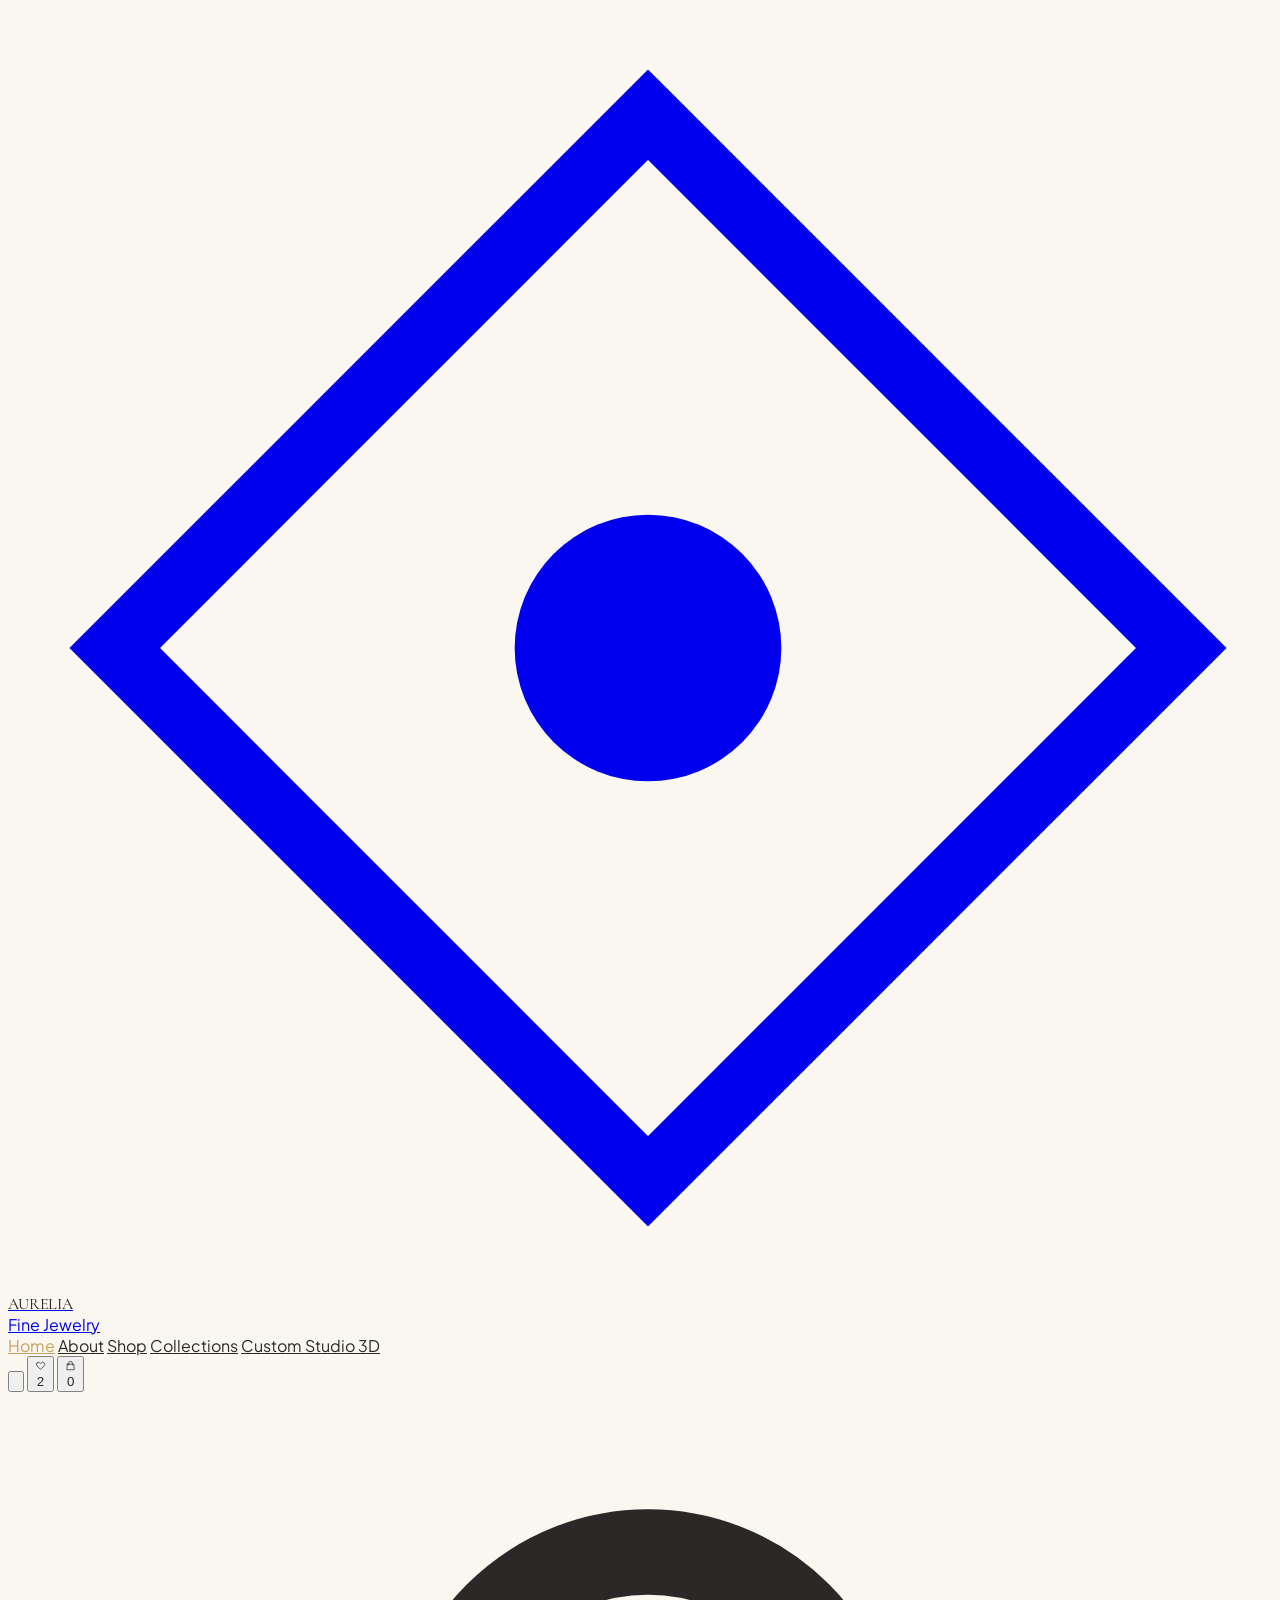
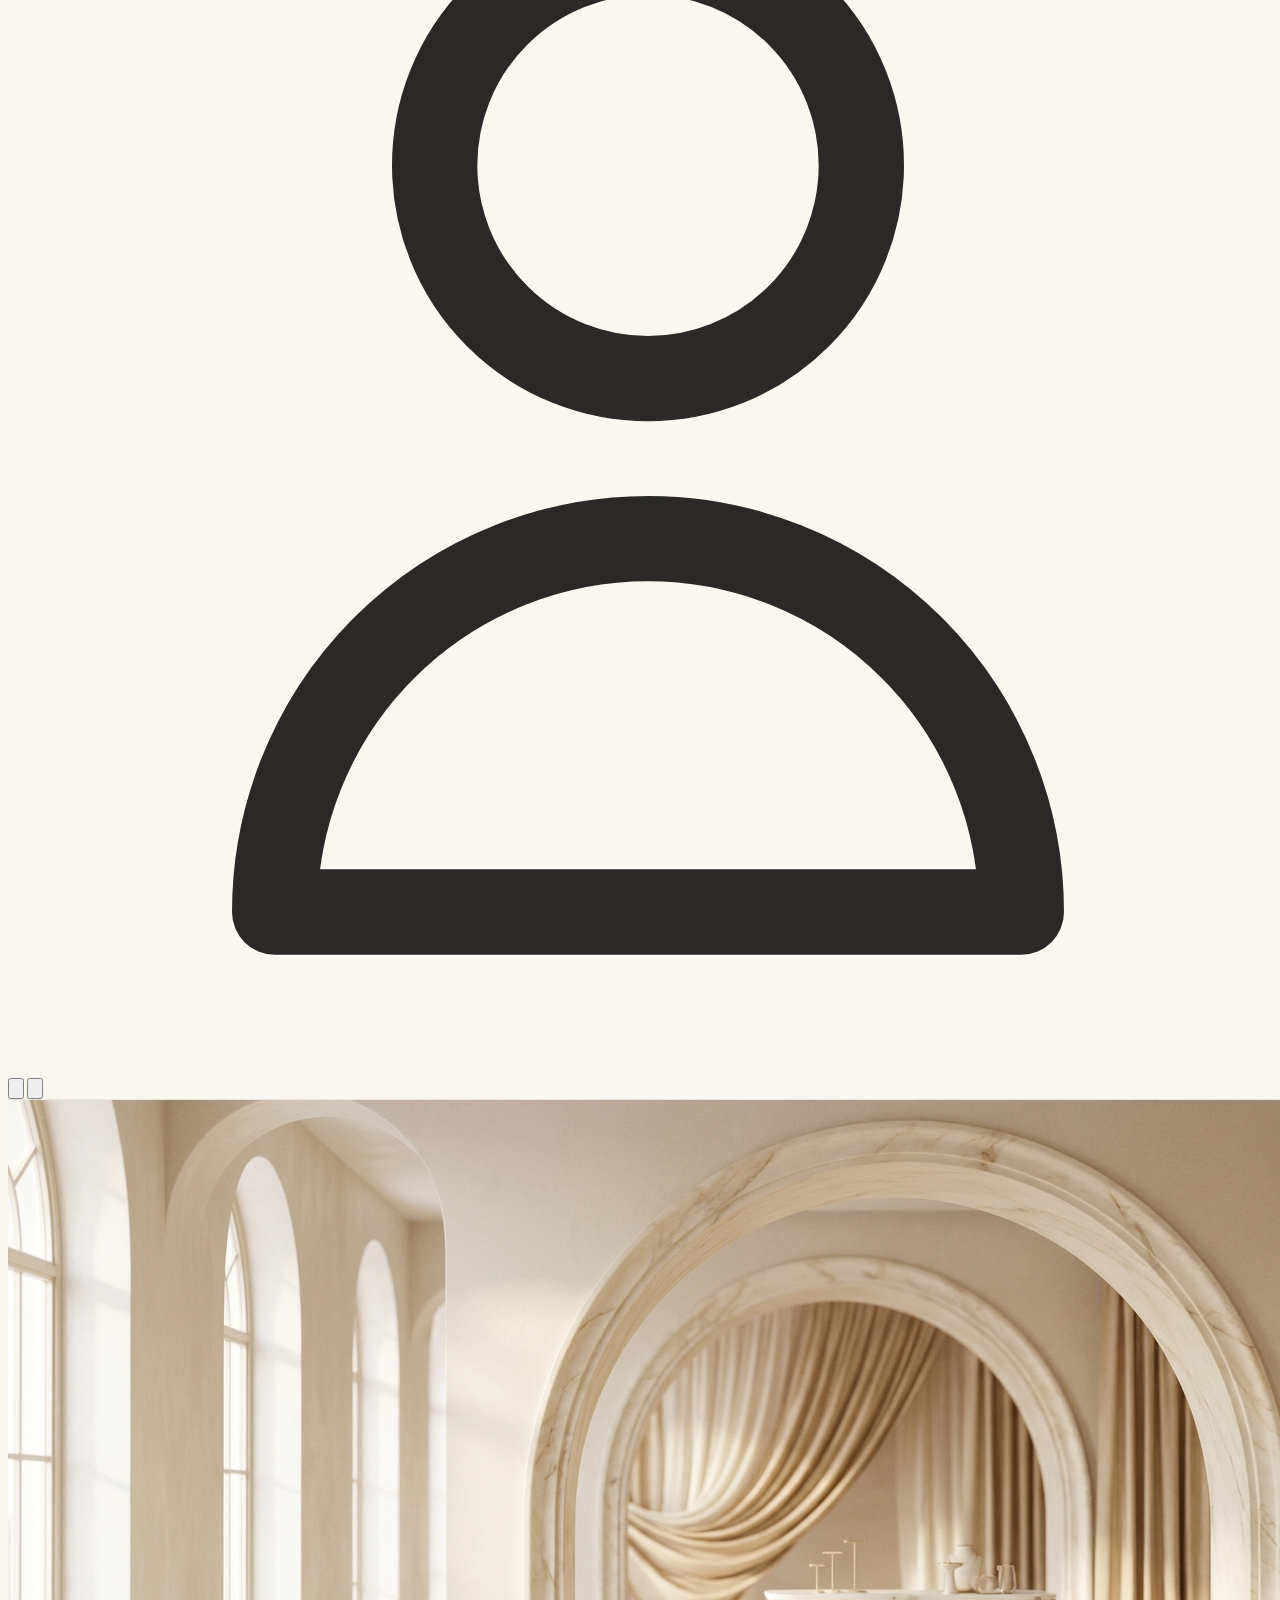
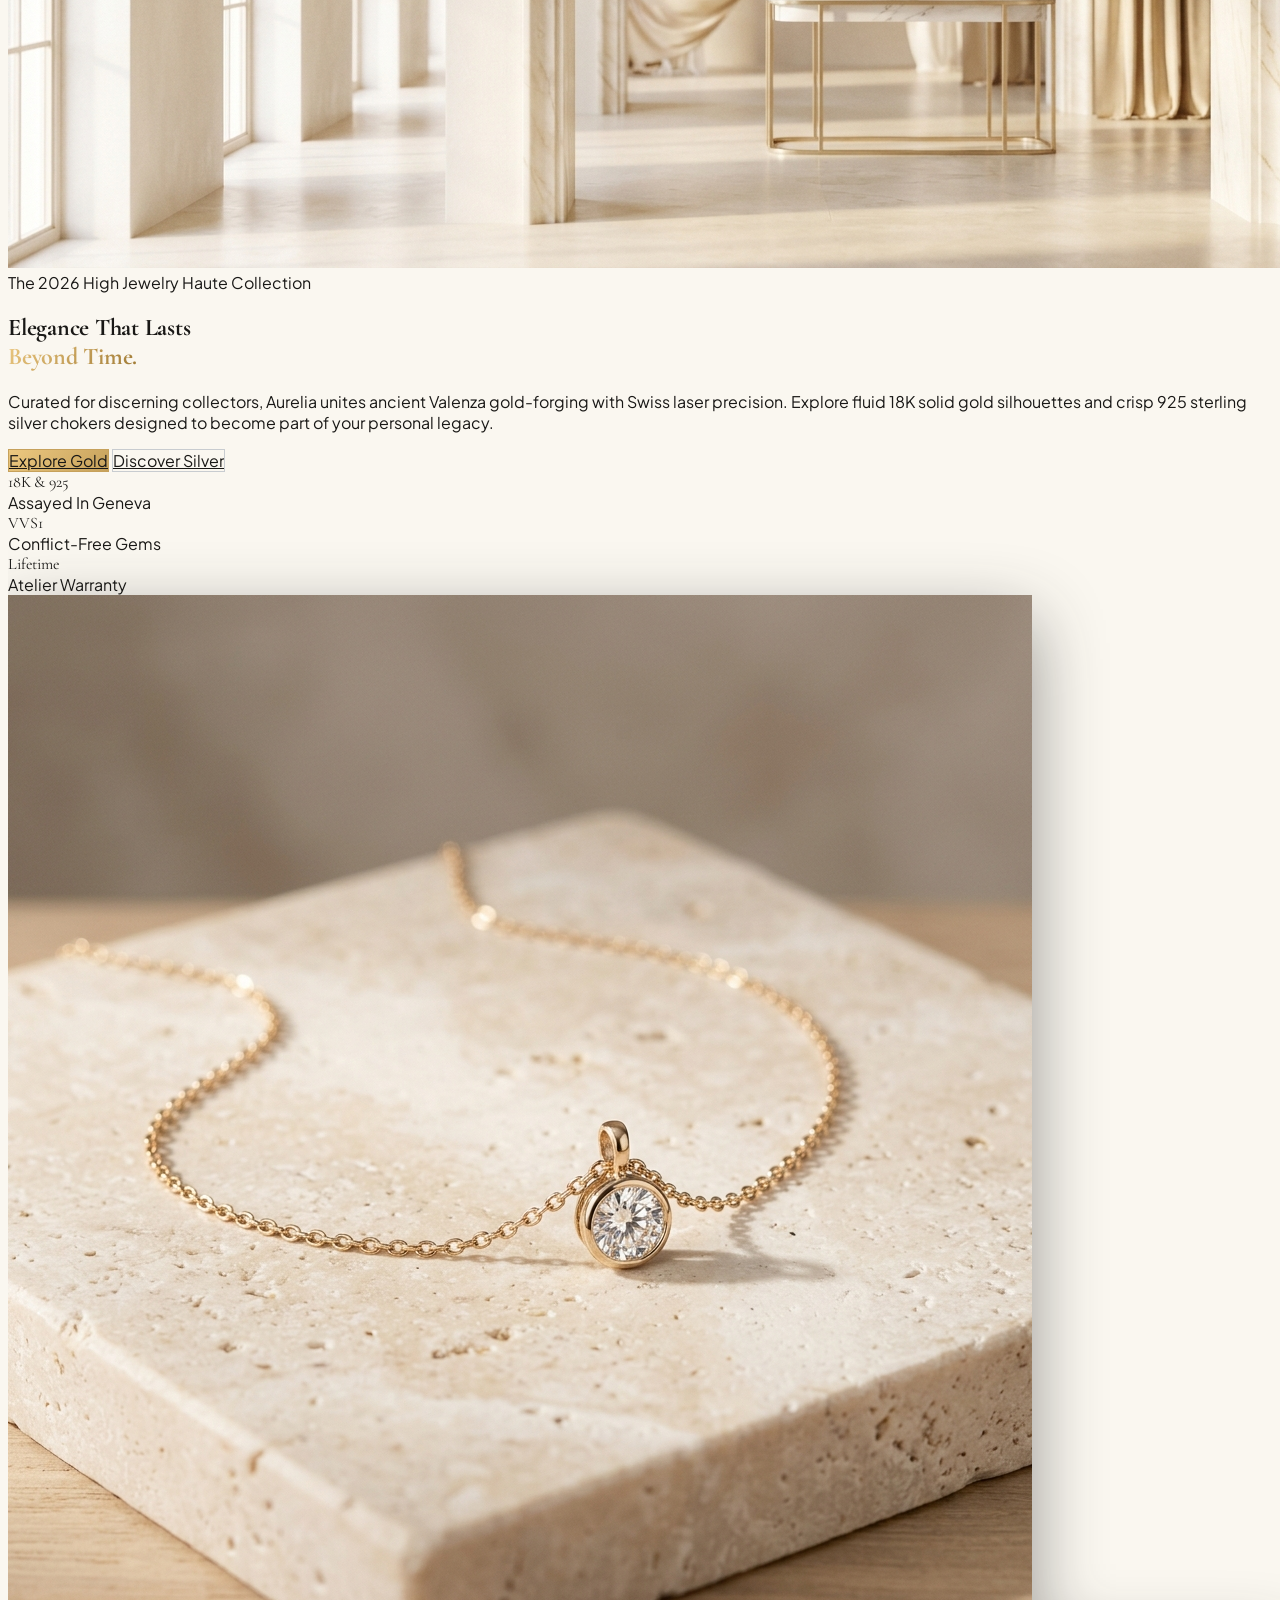
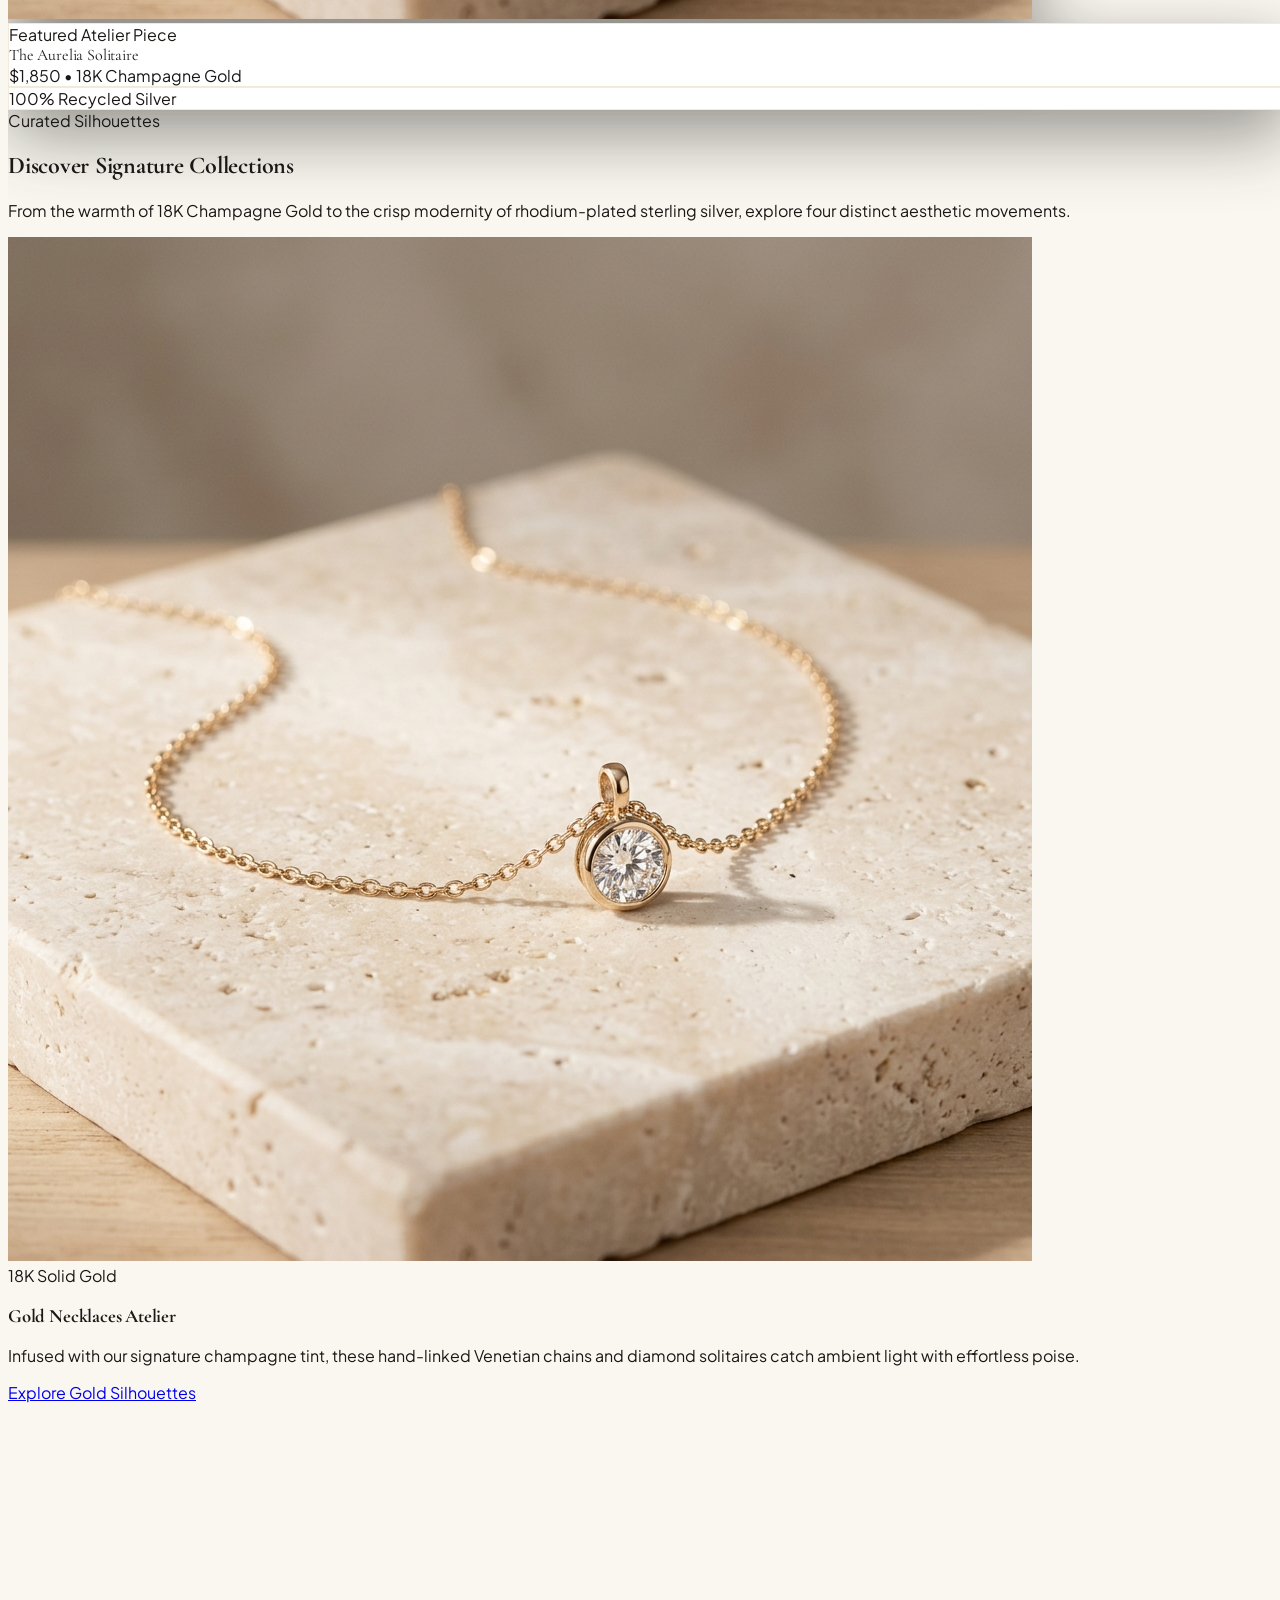
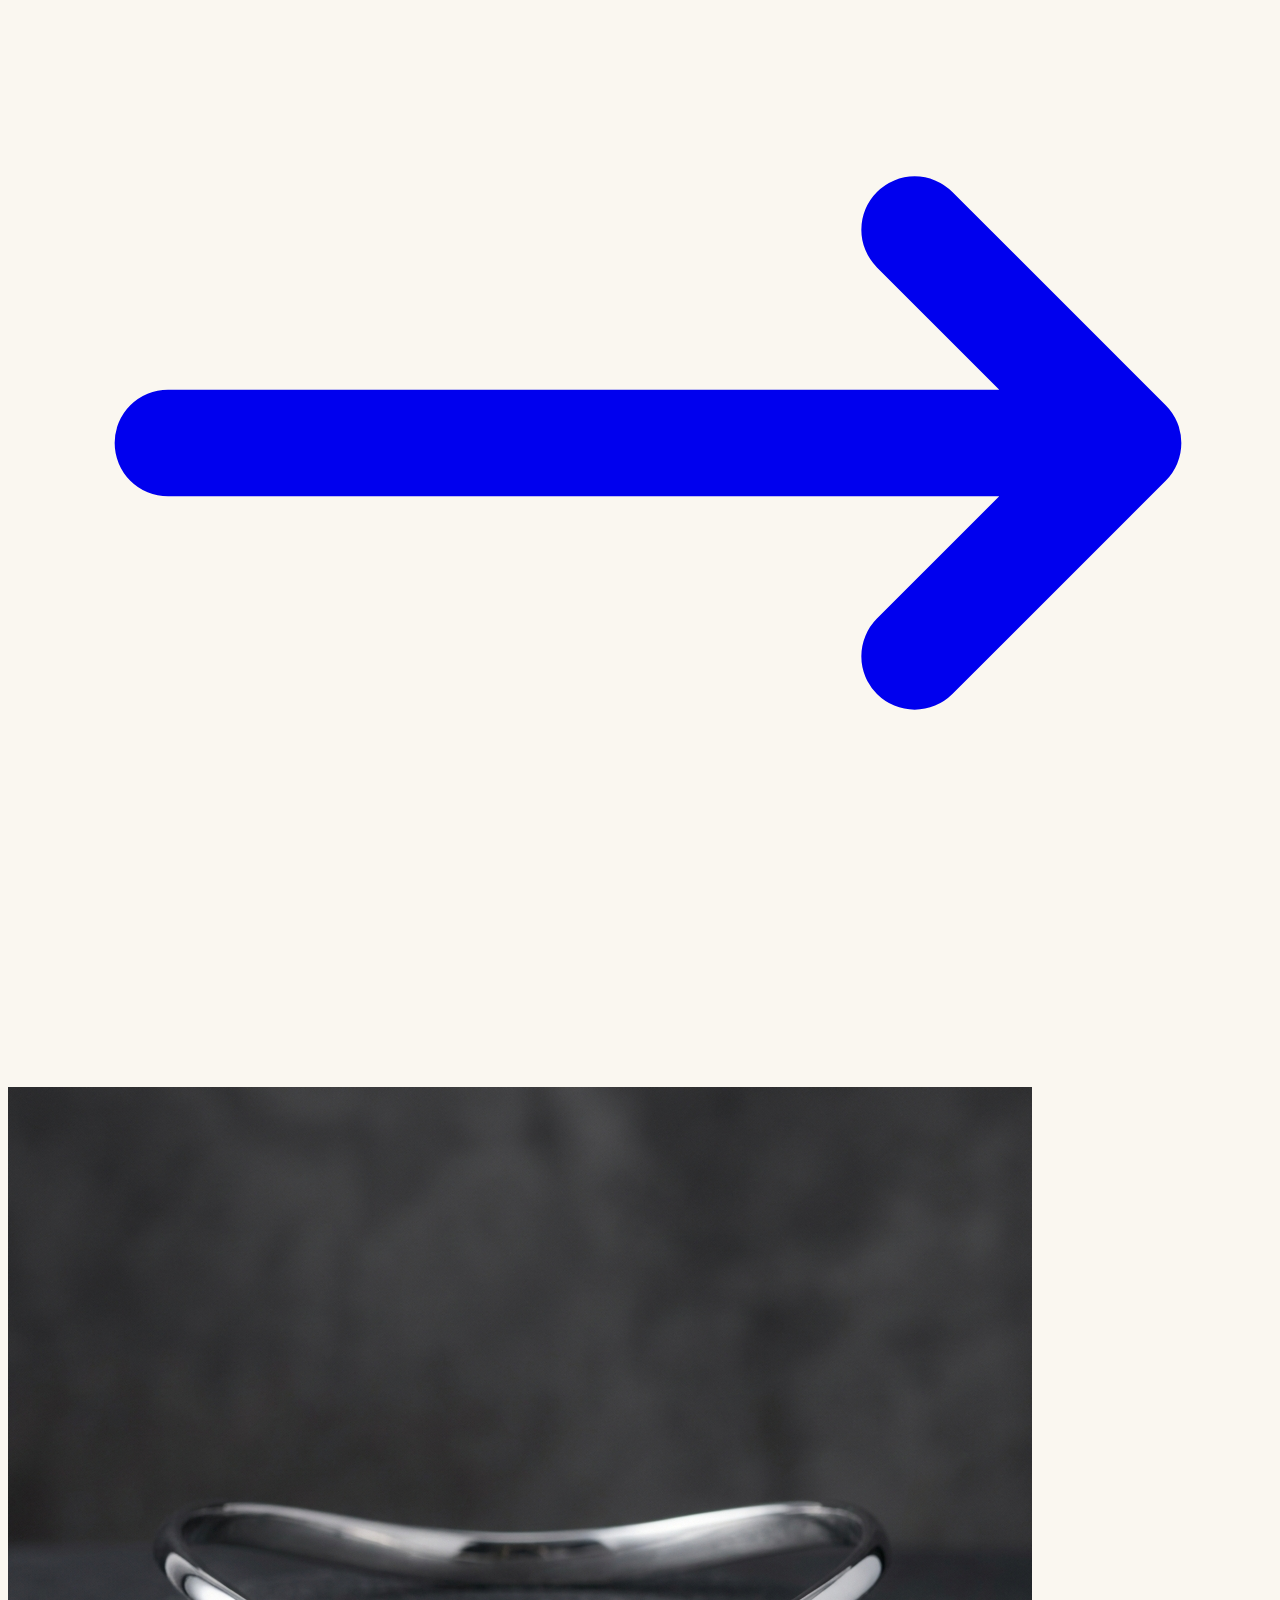
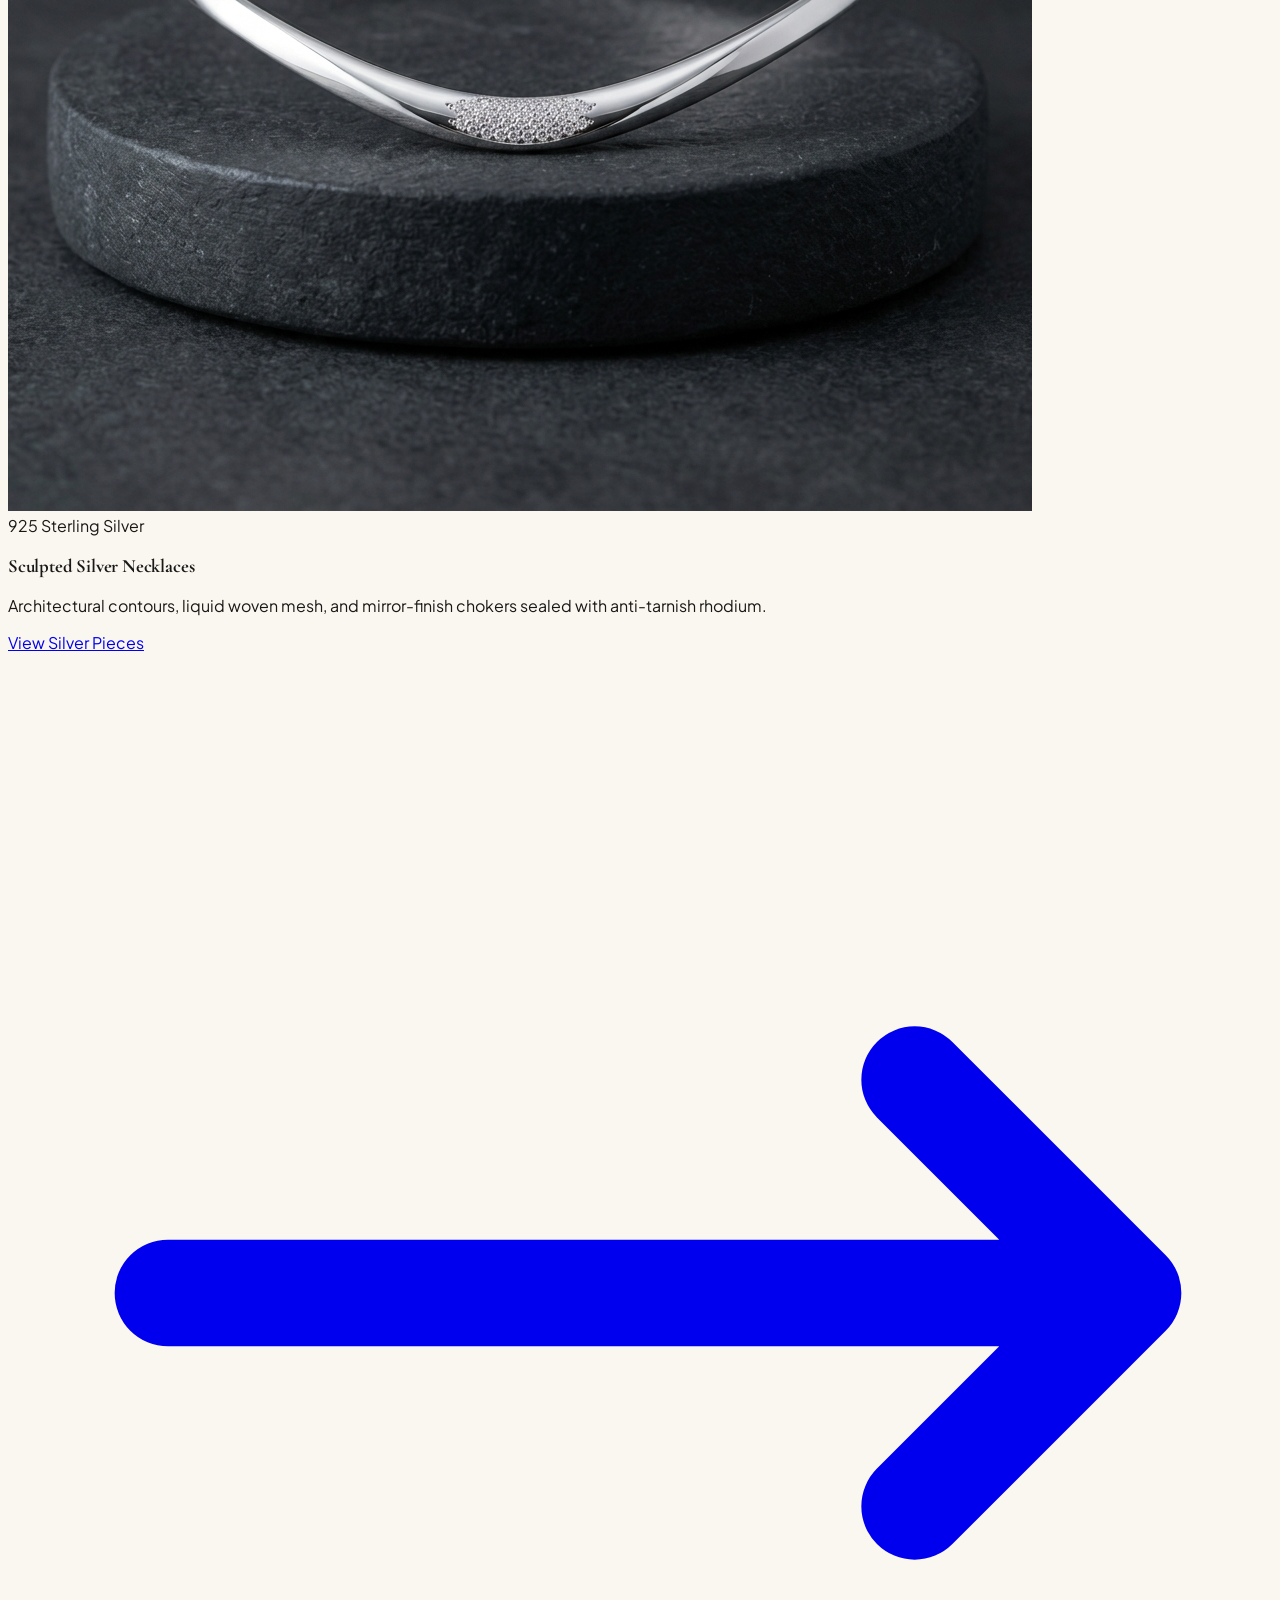
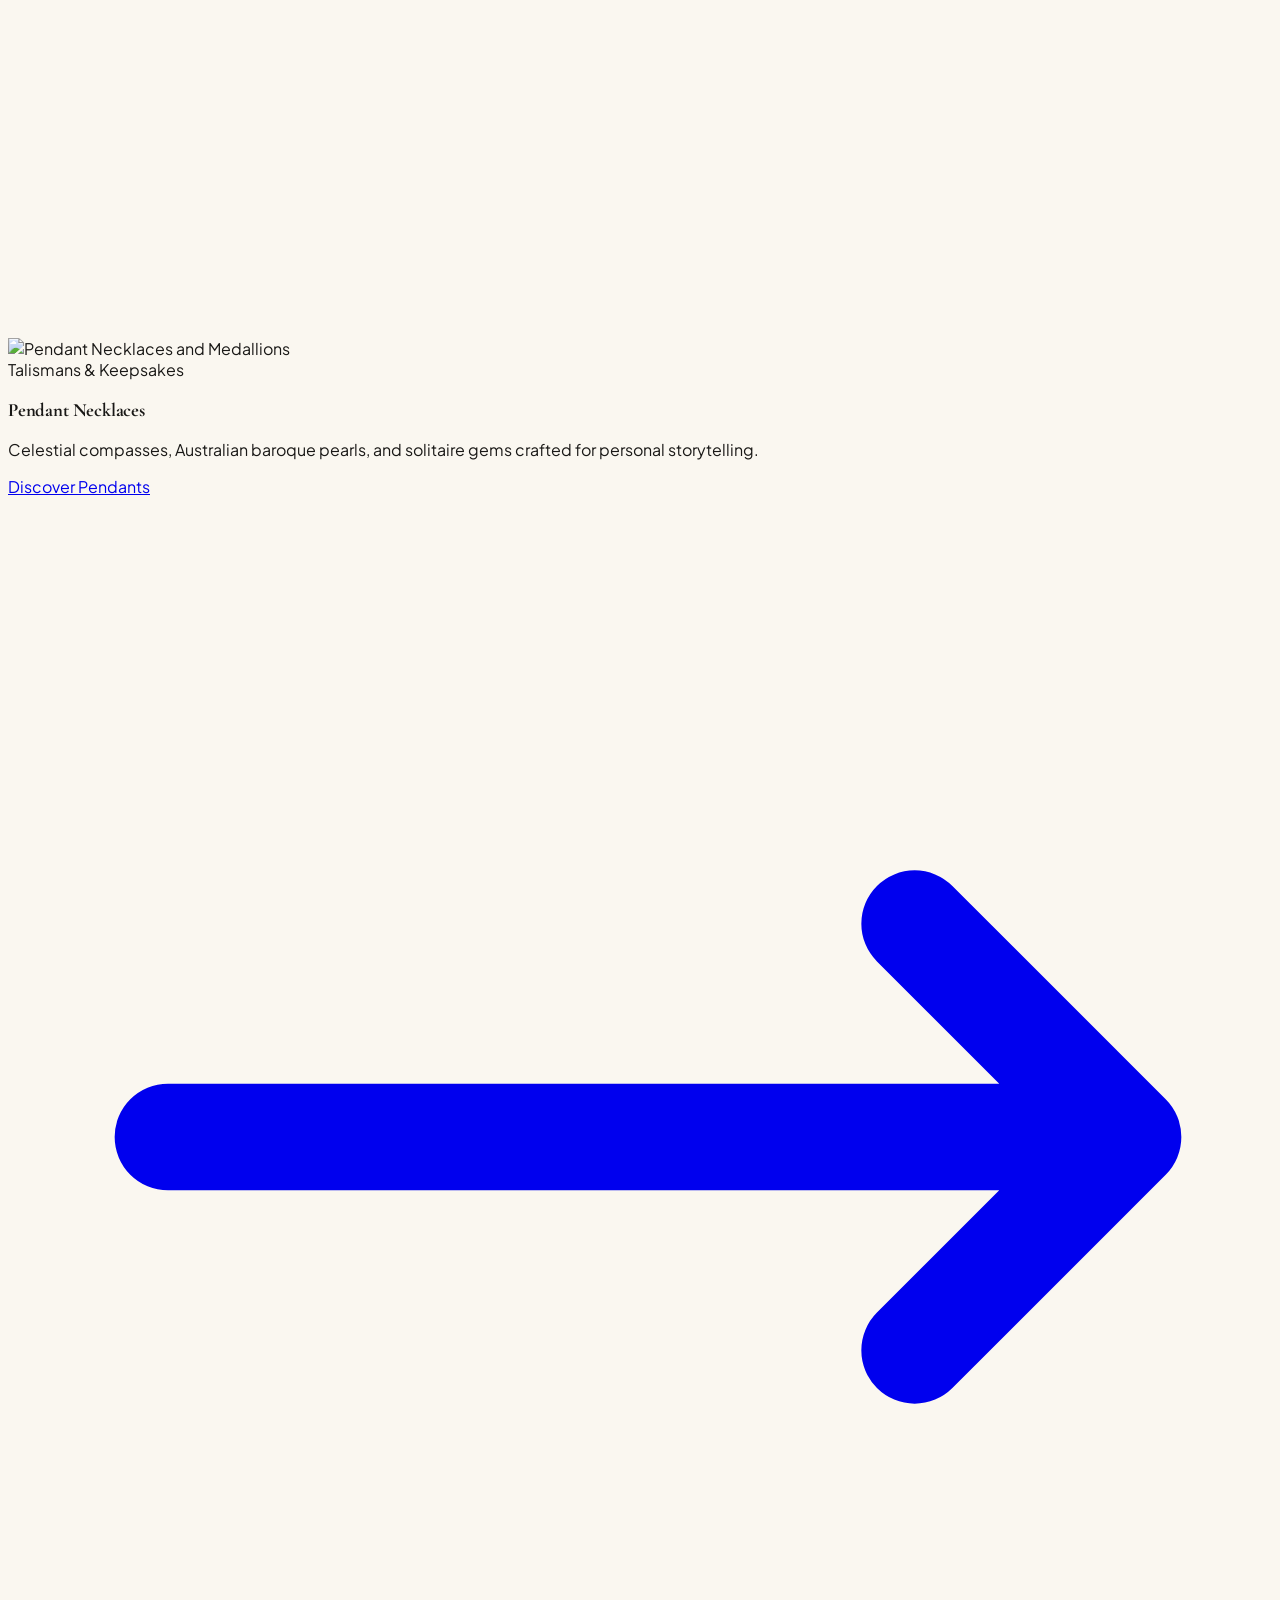
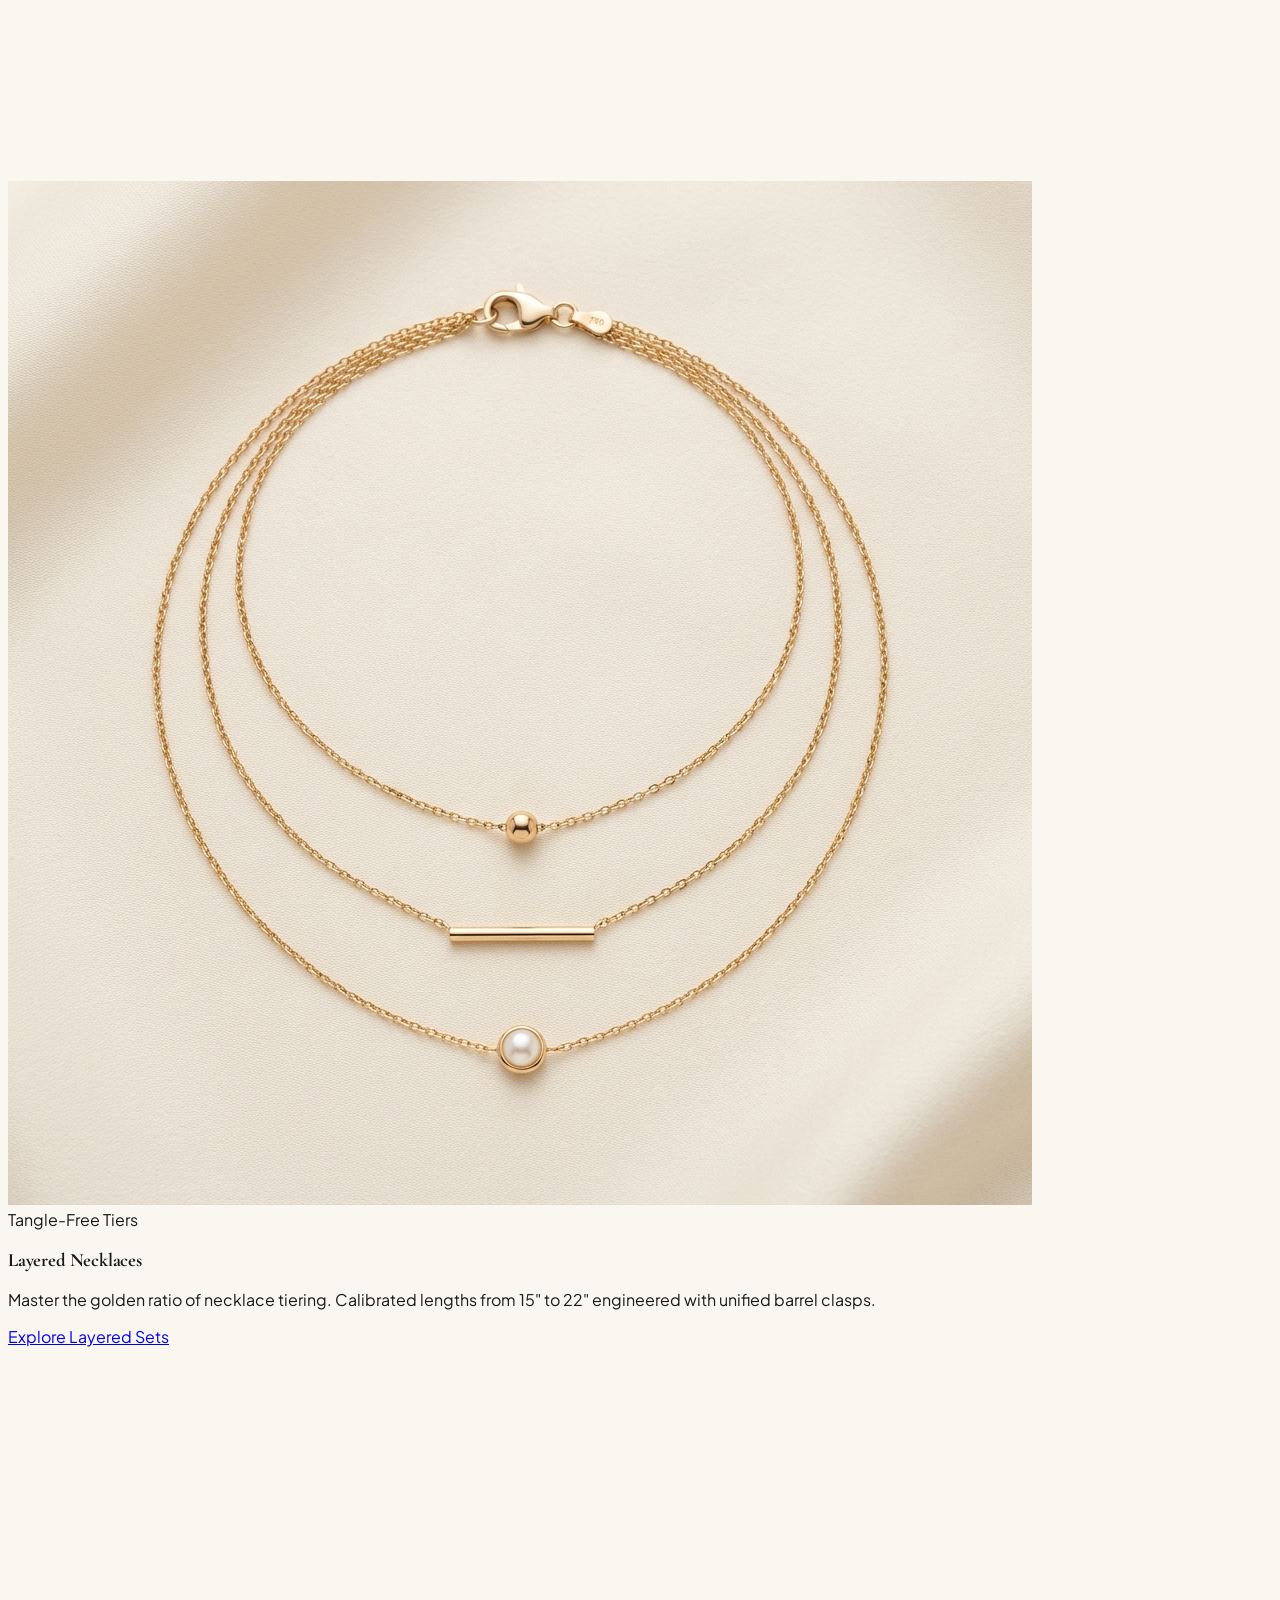
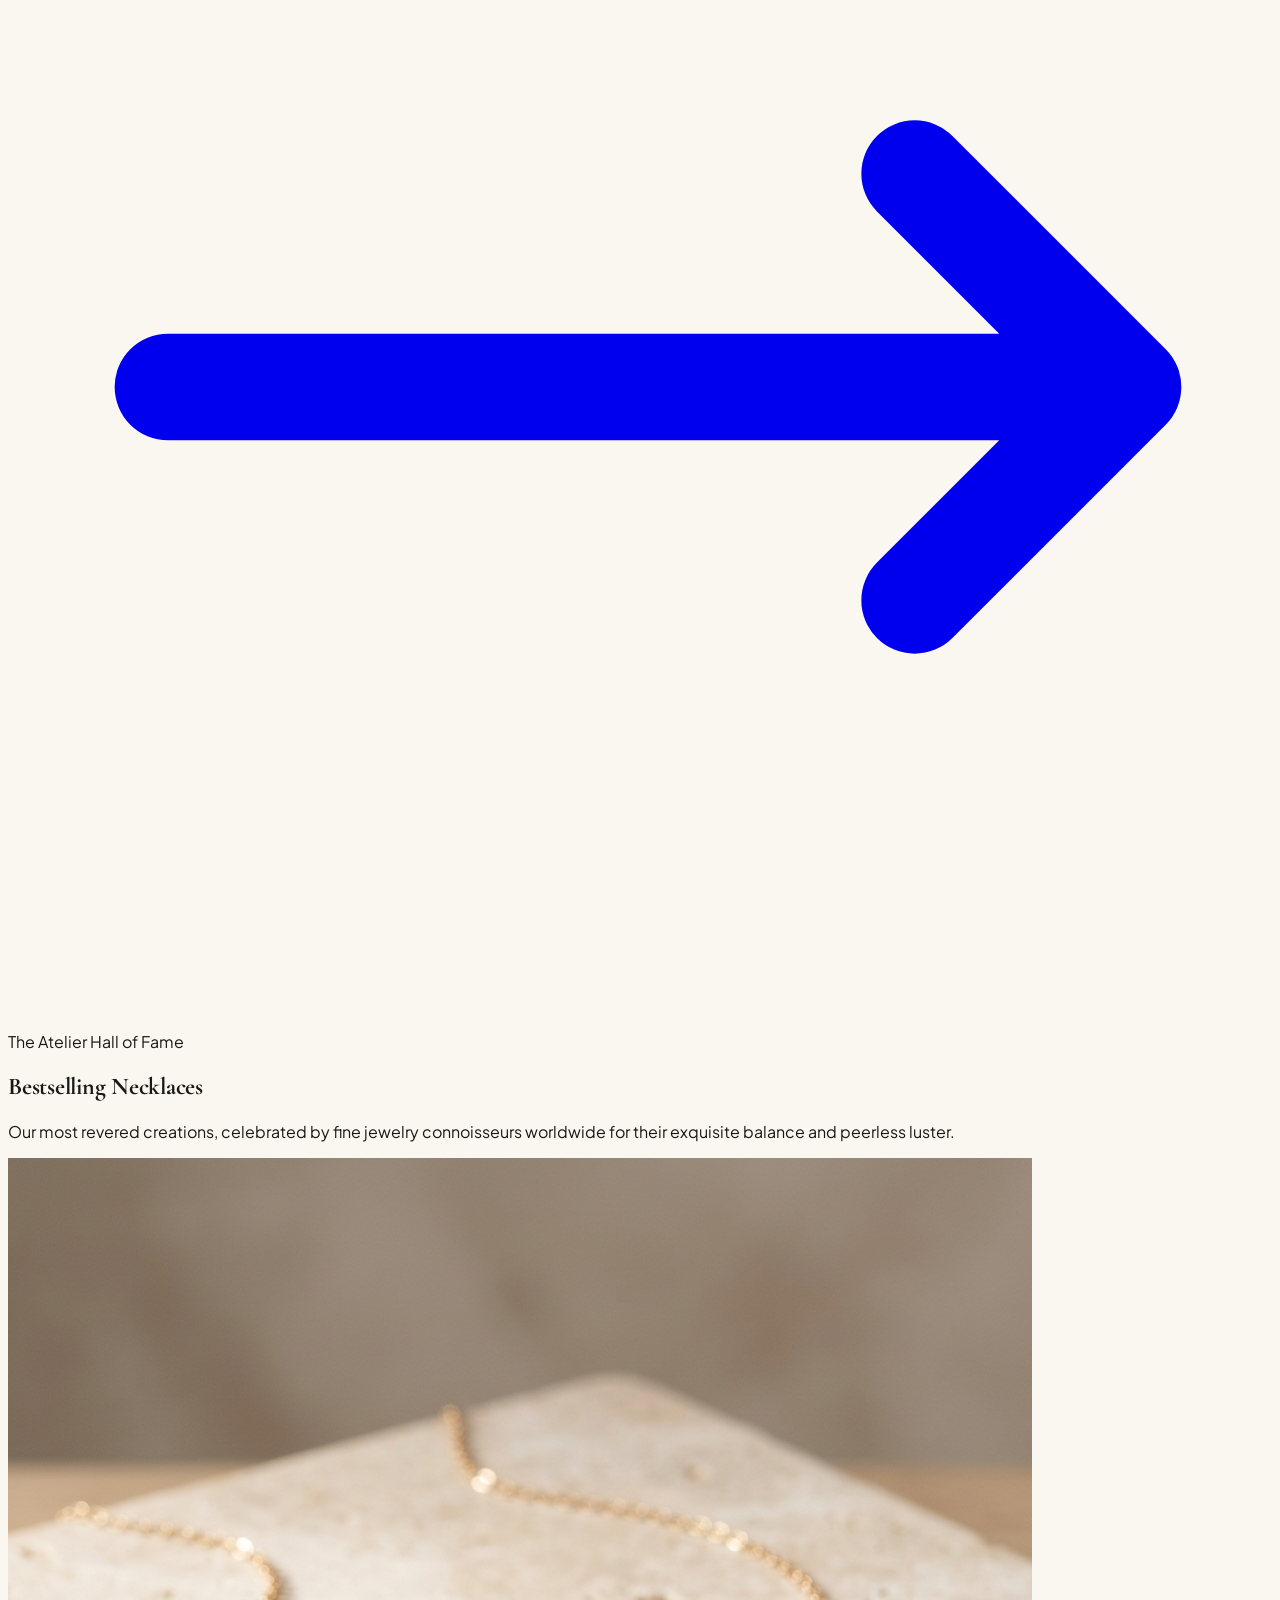
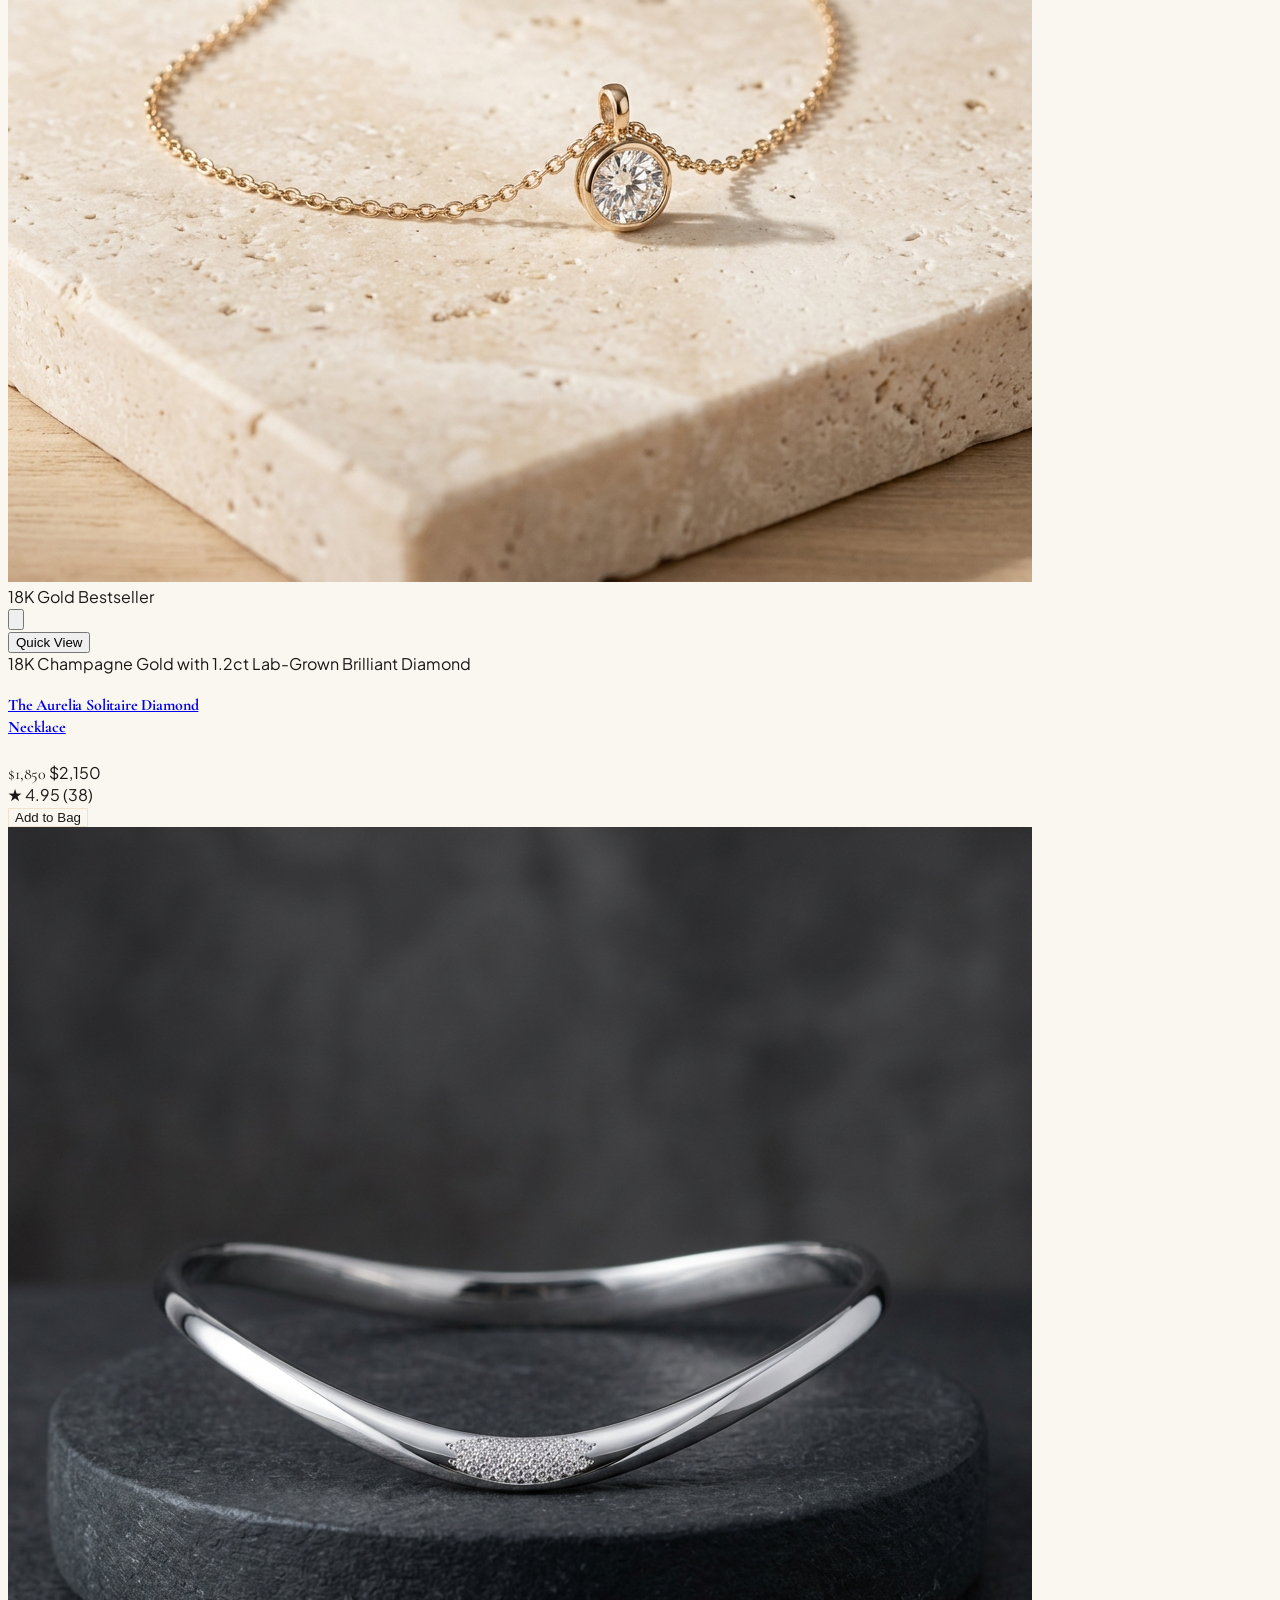
==== index.html @ 9e6312ac "first commit" ====
<!DOCTYPE html>
<html lang="en" dir="ltr" class="scroll-smooth">
<head>
  <meta charset="UTF-8" />
  <meta name="viewport" content="width=device-width, initial-scale=1.0" />
  <title>AURELIA | Haute Joaillerie & Fine Gold & Silver Necklaces</title>
  <meta name="description" content="Discover Aurelia's master-crafted 18K solid gold and 925 sterling silver necklaces. Featuring floating solitaires, sculptural chokers, and bespoke personalized jewelry forged in Geneva." />
  
  <!-- Favicon -->
  <link rel="icon" type="image/svg+xml" href="favicon.svg" />

  <!-- Preconnect for Google Fonts -->
  <link rel="preconnect" href="https://fonts.googleapis.com" />
  <link rel="preconnect" href="https://fonts.gstatic.com" crossorigin />

  <!-- Tailwind CSS 3 CDN -->
  <script src="https://cdn.tailwindcss.com"></script>
  <script>
    tailwind.config = {
      darkMode: 'class',
      theme: {
        extend: {
          colors: {
            champagne: '#C6A15B',
            charcoal: '#191816',
            ivory: '#FAF7F0',
            silver: '#C8CCD0',
            beige: '#E8DFD0'
          },
          fontFamily: {
            serif: ['Cormorant Garamond', 'Georgia', 'serif'],
            sans: ['Plus Jakarta Sans', 'system-ui', 'sans-serif']
          }
        }
      }
    }
  </script>

  <!-- AOS Library CDN -->
  <link rel="stylesheet" href="https://unpkg.com/aos@2.3.1/dist/aos.css" />

  <!-- Core Stylesheet -->
  <link rel="stylesheet" href="styles.css" />
</head>
<body class="bg-[var(--bg-primary)] text-[var(--text-primary)] antialiased transition-colors duration-400">

  <!-- GLOBAL HEADER (Hydrated by app.js) -->
  <div id="aurelia-header"></div>

  <main>
    <!-- =========================================================================
         SECTION 1: LUXURY 3D HERO EXPERIENCE
         ========================================================================= -->
    <section id="hero-experience" class="relative min-h-[92vh] flex items-center overflow-hidden bg-[var(--bg-primary)] text-[var(--text-primary)] transition-colors duration-400 -mt-20 pt-20">
      <!-- Atmospheric Background Lighting & Architecture -->
      <div class="absolute inset-0 pointer-events-none z-0 overflow-hidden">
        <!-- Atelier Architectural Salon Image (Unique, unrepeated) -->
        <img
          src="images/hero-atelier-bg.jpg"
          alt="Aurelia Private Jewelry Salon Architecture"
          class="w-full h-full object-cover object-center scale-105 opacity-25 dark:opacity-15 transition-opacity duration-700 select-none filter blur-[0.5px]"
        />
        <!-- Atmospheric Vignettes & Gradient Blends -->
        <div class="absolute inset-0 bg-gradient-to-r from-[var(--bg-primary)] via-[var(--bg-primary)]/80 to-[var(--bg-primary)]/40 rtl:bg-gradient-to-l"></div>
        <div class="absolute inset-0 bg-gradient-to-t from-[var(--bg-primary)] via-transparent to-[var(--bg-primary)]/70"></div>
        
        <!-- Luxury Caustic Lighting & Glow -->
        <div class="hero-caustic-light w-[650px] h-[650px] top-1/4 right-1/4 opacity-40"></div>
        <div class="absolute -bottom-20 -left-20 w-[450px] h-[450px] rounded-full bg-[radial-gradient(circle,rgba(200,204,208,0.12)_0%,transparent_70%)] filter blur-3xl"></div>
        <!-- Subtle luxury mesh grid pattern -->
        <div class="absolute inset-0 opacity-[0.03] bg-[radial-gradient(#C6A15B_1px,transparent_1px)] [background-size:28px_28px]"></div>
      </div>

      <div class="max-w-7xl mx-auto px-4 sm:px-6 lg:px-8 py-16 relative z-10 w-full">
        <div class="grid grid-cols-1 lg:grid-cols-12 gap-12 lg:gap-8 items-center">
          
          <!-- Editorial Copy & CTA (Staggered Text Reveal) -->
          <div class="lg:col-span-7 space-y-7 text-left rtl:text-right" data-aos="fade-up" data-aos-duration="1000">
            <div class="inline-flex items-center gap-2 px-3 py-1 border border-[#C6A15B]/30 bg-[#C6A15B]/10 rounded-full text-[11px] uppercase tracking-[0.25em] text-[var(--color-gold)] font-medium">
              <span class="w-1.5 h-1.5 rounded-full bg-[#C6A15B] animate-ping"></span>
              The 2026 High Jewelry Haute Collection
            </div>

            <h1 class="font-serif text-4xl sm:text-6xl lg:text-7xl font-bold leading-[1.08] tracking-tight text-[var(--text-primary)]">
              Elegance That Lasts <br />
              <span class="text-gold-gradient italic font-normal">Beyond Time.</span>
            </h1>

            <p class="text-sm sm:text-base text-[var(--text-secondary)] max-w-xl font-light leading-relaxed">
              Curated for discerning collectors, Aurelia unites ancient Valenza gold-forging with Swiss laser precision. Explore fluid 18K solid gold silhouettes and crisp 925 sterling silver chokers designed to become part of your personal legacy.
            </p>

            <!-- CTA Buttons -->
            <div class="flex flex-col sm:flex-row items-stretch sm:items-center gap-4 pt-3" data-aos="fade-up" data-aos-delay="200">
              <a href="shop.html?metal=gold" class="w-full sm:w-56 h-14 btn-luxury-gold text-xs font-bold uppercase tracking-[0.25em] flex items-center justify-center gap-3 group whitespace-nowrap">
                <span>Explore Gold</span>
                <svg class="w-4 h-4 rtl-mirror transition-transform group-hover:translate-x-1 shrink-0" fill="none" stroke="currentColor" viewBox="0 0 24 24"><path stroke-linecap="round" stroke-linejoin="round" stroke-width="2" d="M17 8l4 4m0 0l-4 4m4-4H3"/></svg>
              </a>
              <a href="shop.html?metal=silver" class="w-full sm:w-56 h-14 btn-luxury-silver text-xs font-bold uppercase tracking-[0.25em] flex items-center justify-center gap-3 group whitespace-nowrap">
                <span>Discover Silver</span>
                <svg class="w-4 h-4 rtl-mirror transition-transform group-hover:translate-x-1 shrink-0" fill="none" stroke="currentColor" viewBox="0 0 24 24"><path stroke-linecap="round" stroke-linejoin="round" stroke-width="2" d="M17 8l4 4m0 0l-4 4m4-4H3"/></svg>
              </a>
            </div>

            <!-- Trust Metas -->
            <div class="pt-8 border-t border-[var(--border-subtle)] grid grid-cols-3 gap-6 text-xs text-[var(--text-muted)] max-w-lg">
              <div>
                <div class="font-serif text-xl font-bold text-[var(--text-primary)]">18K & 925</div>
                <div class="text-[10px] uppercase tracking-wider mt-0.5">Assayed In Geneva</div>
              </div>
              <div>
                <div class="font-serif text-xl font-bold text-[var(--text-primary)]">VVS1</div>
                <div class="text-[10px] uppercase tracking-wider mt-0.5">Conflict-Free Gems</div>
              </div>
              <div>
                <div class="font-serif text-xl font-bold text-[var(--text-primary)]">Lifetime</div>
                <div class="text-[10px] uppercase tracking-wider mt-0.5">Atelier Warranty</div>
              </div>
            </div>
          </div>

          <!-- Realistic Floating 3D Necklace Presentation -->
          <div class="lg:col-span-5 flex justify-center perspective-container" data-aos="zoom-in" data-aos-duration="1200">
            <div id="hero-3d-necklace-container" class="relative w-full max-w-[500px] xl:max-w-[540px] aspect-square flex items-center justify-center hero-3d-stage">
              
              <!-- Orbital Halo Rings -->
              <div class="absolute inset-0 border border-[#C6A15B]/20 rounded-full animate-spin [animation-duration:40s]"></div>
              <div class="absolute inset-8 border border-[#C8CCD0]/15 rounded-full animate-spin [animation-duration:28s] [animation-direction:reverse]"></div>

              <!-- Floating Necklace Image with Interactive Mouse Tilt -->
              <div id="hero-floating-element" class="relative z-10 hero-necklace-float preserve-3d cursor-pointer">
                <img
                  id="hero-main-necklace"
                  src="images/aurelia-solitaire-gold.jpg"
                  alt="Aurelia 18K Solid Gold Solitaire Diamond Necklace"
                  class="w-80 sm:w-[390px] xl:w-[440px] aspect-square rounded-2xl object-cover object-center shadow-2xl border border-[var(--color-gold)]/30"
                />
                
                <!-- Floating Spec Chip (3D Layer) -->
                <div class="absolute -bottom-4 -left-4 glass-card p-3.5 sm:p-4 text-left rtl:text-right" style="transform: translateZ(40px);">
                  <div class="text-[10px] uppercase tracking-widest text-[var(--color-gold)] font-bold">Featured Atelier Piece</div>
                  <div class="font-serif text-sm sm:text-base font-bold text-[var(--text-primary)]">The Aurelia Solitaire</div>
                  <div class="text-xs text-[var(--color-gold)] font-semibold mt-0.5">$1,850 • 18K Champagne Gold</div>
                </div>

                <!-- Floating Silver Badge (3D Layer) -->
                <div class="absolute -top-3 -right-3 glass-card p-2.5 sm:p-3 text-center" style="transform: translateZ(30px);">
                  <span class="text-[9px] uppercase tracking-wider text-[var(--text-secondary)] font-semibold">100% Recycled Silver</span>
                </div>
              </div>

            </div>
          </div>

        </div>
      </div>
    </section>

    <!-- =========================================================================
         SECTION 2: DISCOVER SIGNATURE COLLECTIONS (Asymmetric Editorial Layout)
         ========================================================================= -->
    <section id="signature-collections" class="py-24 bg-[var(--bg-primary)] transition-colors duration-400">
      <div class="max-w-7xl mx-auto px-4 sm:px-6 lg:px-8">
        
        <!-- Section Header -->
        <div class="flex flex-col md:flex-row md:items-end justify-between mb-16 gap-6">
          <div data-aos="fade-right">
            <span class="text-xs uppercase tracking-[0.3em] text-[var(--color-gold)] font-bold">Curated Silhouettes</span>
            <h2 class="font-serif text-3xl sm:text-5xl font-bold mt-2 text-[var(--text-primary)]">
              Discover Signature Collections
            </h2>
          </div>
          <p class="text-xs sm:text-sm text-[var(--text-secondary)] max-w-md font-light leading-relaxed" data-aos="fade-left">
            From the warmth of 18K Champagne Gold to the crisp modernity of rhodium-plated sterling silver, explore four distinct aesthetic movements.
          </p>
        </div>

        <!-- Uniform Editorial Grid (4 equal-size Collection cards) -->
        <div class="grid grid-cols-1 md:grid-cols-2 gap-8 auto-rows-fr">
          
          <!-- Collection 1: Gold Necklaces -->
          <div class="group relative overflow-hidden bg-[var(--bg-secondary)] border border-[var(--border-color)] shine-effect h-[420px] flex flex-col justify-end p-8 sm:p-10 tilt-card" data-aos="fade-up">
            <img
              src="images/aurelia-solitaire-gold.jpg"
              alt="18K Gold Necklaces Collection"
              class="absolute inset-0 w-full h-full object-cover object-center transition-transform duration-700 group-hover:scale-105"
            />
            <div class="absolute inset-0 bg-gradient-to-t from-black/85 via-black/40 to-transparent"></div>
            
            <div class="relative z-10 text-white space-y-3 card-inner-3d">
              <span class="text-xs uppercase tracking-[0.25em] text-[#ECC880] font-semibold">18K Solid Gold</span>
              <h3 class="font-serif text-2xl sm:text-3xl font-bold">Gold Necklaces Atelier</h3>
              <p class="text-xs sm:text-sm text-[#D4CDC3] max-w-md leading-relaxed font-light">
                Infused with our signature champagne tint, these hand-linked Venetian chains and diamond solitaires catch ambient light with effortless poise.
              </p>
              <div class="pt-2">
                <a href="shop.html?metal=gold" class="inline-flex items-center gap-2 text-xs uppercase tracking-widest font-bold text-[#ECC880] hover:text-white transition-colors">
                  <span>Explore Gold Silhouettes</span>
                  <svg class="w-4 h-4 rtl-mirror" fill="none" stroke="currentColor" viewBox="0 0 24 24"><path stroke-linecap="round" stroke-linejoin="round" stroke-width="2" d="M17 8l4 4m0 0l-4 4m4-4H3"/></svg>
                </a>
              </div>
            </div>
          </div>

          <!-- Collection 2: Silver Necklaces -->
          <div class="group relative overflow-hidden bg-[var(--bg-secondary)] border border-[var(--border-color)] shine-effect h-[420px] flex flex-col justify-end p-8 sm:p-10 tilt-card" data-aos="fade-up" data-aos-delay="150">
            <img
              src="images/seraphina-silver-choker.jpg"
              alt="925 Sterling Silver Necklaces"
              class="absolute inset-0 w-full h-full object-cover object-center transition-transform duration-700 group-hover:scale-105"
            />
            <div class="absolute inset-0 bg-gradient-to-t from-black/85 via-black/40 to-transparent"></div>
            
            <div class="relative z-10 text-white space-y-3 card-inner-3d">
              <span class="text-xs uppercase tracking-[0.25em] text-[#C8CCD0] font-semibold">925 Sterling Silver</span>
              <h3 class="font-serif text-2xl sm:text-3xl font-bold">Sculpted Silver Necklaces</h3>
              <p class="text-xs sm:text-sm text-[#D4CDC3] max-w-md leading-relaxed font-light">
                Architectural contours, liquid woven mesh, and mirror-finish chokers sealed with anti-tarnish rhodium.
              </p>
              <div class="pt-2">
                <a href="shop.html?metal=silver" class="inline-flex items-center gap-2 text-xs uppercase tracking-widest font-bold text-[#C8CCD0] hover:text-white transition-colors">
                  <span>View Silver Pieces</span>
                  <svg class="w-4 h-4 rtl-mirror" fill="none" stroke="currentColor" viewBox="0 0 24 24"><path stroke-linecap="round" stroke-linejoin="round" stroke-width="2" d="M17 8l4 4m0 0l-4 4m4-4H3"/></svg>
                </a>
              </div>
            </div>
          </div>

          <!-- Collection 3: Pendant Necklaces -->
          <div class="group relative overflow-hidden bg-[var(--bg-secondary)] border border-[var(--border-color)] shine-effect h-[420px] flex flex-col justify-end p-8 sm:p-10 tilt-card" data-aos="fade-up" data-aos-delay="200">
            <img
              src="https://images.unsplash.com/photo-1611652022419-a9419f74343d?auto=format&fit=crop&w=1000&q=80"
              alt="Pendant Necklaces and Medallions"
              class="absolute inset-0 w-full h-full object-cover object-center transition-transform duration-700 group-hover:scale-105"
            />
            <div class="absolute inset-0 bg-gradient-to-t from-black/85 via-black/40 to-transparent"></div>
            
            <div class="relative z-10 text-white space-y-3 card-inner-3d">
              <span class="text-xs uppercase tracking-[0.25em] text-[#ECC880] font-semibold">Talismans & Keepsakes</span>
              <h3 class="font-serif text-2xl sm:text-3xl font-bold">Pendant Necklaces</h3>
              <p class="text-xs sm:text-sm text-[#D4CDC3] max-w-md leading-relaxed font-light">
                Celestial compasses, Australian baroque pearls, and solitaire gems crafted for personal storytelling.
              </p>
              <div class="pt-2">
                <a href="shop.html?style=pendant" class="inline-flex items-center gap-2 text-xs uppercase tracking-widest font-bold text-[#ECC880] hover:text-white transition-colors">
                  <span>Discover Pendants</span>
                  <svg class="w-4 h-4 rtl-mirror" fill="none" stroke="currentColor" viewBox="0 0 24 24"><path stroke-linecap="round" stroke-linejoin="round" stroke-width="2" d="M17 8l4 4m0 0l-4 4m4-4H3"/></svg>
                </a>
              </div>
            </div>
          </div>

          <!-- Collection 4: Layered Necklaces -->
          <div class="group relative overflow-hidden bg-[var(--bg-secondary)] border border-[var(--border-color)] shine-effect h-[420px] flex flex-col justify-end p-8 sm:p-10 tilt-card" data-aos="fade-up" data-aos-delay="300">
            <img
              src="images/celeste-layered-cascade.jpg"
              alt="Layered Necklaces Cascades"
              class="absolute inset-0 w-full h-full object-cover object-center transition-transform duration-700 group-hover:scale-105"
            />
            <div class="absolute inset-0 bg-gradient-to-t from-black/85 via-black/40 to-transparent"></div>
            
            <div class="relative z-10 text-white space-y-3 card-inner-3d">
              <span class="text-xs uppercase tracking-[0.25em] text-[#ECC880] font-semibold">Tangle-Free Tiers</span>
              <h3 class="font-serif text-2xl sm:text-3xl font-bold">Layered Necklaces</h3>
              <p class="text-xs sm:text-sm text-[#D4CDC3] max-w-md leading-relaxed font-light">
                Master the golden ratio of necklace tiering. Calibrated lengths from 15" to 22" engineered with unified barrel clasps.
              </p>
              <div class="pt-2">
                <a href="shop.html?style=layered" class="inline-flex items-center gap-2 text-xs uppercase tracking-widest font-bold text-[#ECC880] hover:text-white transition-colors">
                  <span>Explore Layered Sets</span>
                  <svg class="w-4 h-4 rtl-mirror" fill="none" stroke="currentColor" viewBox="0 0 24 24"><path stroke-linecap="round" stroke-linejoin="round" stroke-width="2" d="M17 8l4 4m0 0l-4 4m4-4H3"/></svg>
                </a>
              </div>
            </div>
          </div>

        </div>
      </div>
    </section>

    <!-- =========================================================================
         SECTION 3: BESTSELLING NECKLACES (Interactive 3D Product Cards)
         ========================================================================= -->
    <section id="bestselling-necklaces" class="py-24 bg-[var(--bg-secondary)] transition-colors duration-400">
      <div class="max-w-7xl mx-auto px-4 sm:px-6 lg:px-8">
        
        <!-- Header -->
        <div class="text-center max-w-2xl mx-auto mb-16 space-y-3" data-aos="fade-up">
          <span class="text-xs uppercase tracking-[0.3em] text-[var(--color-gold)] font-bold">The Atelier Hall of Fame</span>
          <h2 class="font-serif text-3xl sm:text-5xl font-bold text-[var(--text-primary)]">Bestselling Necklaces</h2>
          <p class="text-xs sm:text-sm text-[var(--text-secondary)] font-light leading-relaxed">
            Our most revered creations, celebrated by fine jewelry connoisseurs worldwide for their exquisite balance and peerless luster.
          </p>
        </div>

        <!-- Product Grid (Dynamic Top 4 Bestsellers) -->
        <div id="home-bestsellers-grid" class="grid grid-cols-1 sm:grid-cols-2 lg:grid-cols-4 gap-8">
          <!-- Populated by JavaScript below with 3D tilt effects, wishlist controls, and quick view -->
        </div>

        <div class="text-center mt-14" data-aos="fade-up">
          <a href="shop.html" class="inline-block px-10 py-4 btn-luxury-ghost text-xs font-bold uppercase tracking-[0.25em]">
            View Complete Necklace Atelier (12 Pieces)
          </a>
        </div>
      </div>
    </section>

    <!-- =========================================================================
         SECTION 4: BRAND STORY, TRUST AND FOOTER (Combined Final Section)
         ========================================================================= -->
    <section id="brand-story-trust-footer" class="bg-[var(--bg-primary)] pt-24 transition-colors duration-400">
      <div class="max-w-7xl mx-auto px-4 sm:px-6 lg:px-8 pb-12">
        
        <!-- Craftsmanship Story Split -->
        <div class="grid grid-cols-1 lg:grid-cols-12 gap-12 items-center mb-24">
          <div class="lg:col-span-6 relative" data-aos="fade-right">
            <div class="relative overflow-hidden border border-[var(--border-color)] shadow-2xl">
              <img
                src="https://images.unsplash.com/photo-1601121141461-9d6647bca1ed?auto=format&fit=crop&w=1000&q=80"
                alt="Aurelia Master Goldsmith at Work in Geneva"
                class="w-full h-[450px] object-cover object-center"
              />
              <div class="absolute bottom-4 left-4 bg-[var(--bg-surface)]/90 backdrop-blur-md border border-[var(--border-color)] p-4 max-w-xs text-xs">
                <div class="text-[var(--color-gold)] font-bold uppercase tracking-wider text-[10px]">Swiss Assay Certified</div>
                <div class="font-serif text-sm font-bold text-[var(--text-primary)] mt-0.5">Master Goldsmiths Atelier</div>
                <div class="text-[var(--text-muted)] text-[11px] mt-0.5">Over 32 hours of manual polishing per piece</div>
              </div>
            </div>
          </div>

          <div class="lg:col-span-6 space-y-6 text-left rtl:text-right" data-aos="fade-left">
            <span class="text-xs uppercase tracking-[0.3em] text-[var(--color-gold)] font-bold">The Aurelia Philosophy</span>
            <h2 class="font-serif text-3xl sm:text-5xl font-bold leading-tight text-[var(--text-primary)]">
              Crafted by Hand, <br />
              <span class="italic font-normal">Revered Across Generations.</span>
            </h2>
            <p class="text-xs sm:text-sm text-[var(--text-secondary)] leading-relaxed font-light">
              Founded in Geneva in 1994, Maison Aurelia was born out of reverence for the timeless neckpiece. We believe a fine necklace is not merely an ornament—it is an intimate companion that marks milestones, reflects personal sovereignty, and gathers the warmth of the wearer’s skin.
            </p>
            <p class="text-xs sm:text-sm text-[var(--text-secondary)] leading-relaxed font-light">
              We exclusively utilize certified 100% recycled 18K solid gold, conflict-free VVS diamonds, and sustainably cultured keshi pearls. Every chain link is individually soldered and hand-assayed to guarantee zero pinches and lifelong durability.
            </p>
            <div class="pt-2">
              <a href="custom-studio.html" class="inline-flex items-center gap-3 px-6 py-3.5 btn-luxury-gold text-xs font-bold uppercase tracking-widest">
                <span>Commission Your Custom Necklace</span>
                <svg class="w-4 h-4 rtl-mirror" fill="none" stroke="currentColor" viewBox="0 0 24 24"><path stroke-linecap="round" stroke-linejoin="round" stroke-width="2" d="M14 5l7 7m0 0l-7 7m7-7H3"/></svg>
              </a>
            </div>
          </div>
        </div>

        <!-- 4 Trust Badges -->
        <div class="grid grid-cols-2 md:grid-cols-4 gap-6 py-12 border-y border-[var(--border-color)] mb-20" data-aos="fade-up">
          <div class="text-center p-4 space-y-2">
            <div class="w-12 h-12 mx-auto rounded-full bg-[var(--color-gold)]/10 border border-[var(--color-gold)]/30 flex items-center justify-center text-[var(--color-gold)]">
              <svg class="w-6 h-6" fill="none" stroke="currentColor" viewBox="0 0 24 24"><path stroke-linecap="round" stroke-linejoin="round" stroke-width="1.6" d="M9 12l2 2 4-4m5.618-4.016A11.955 11.955 0 0112 2.944a11.955 11.955 0 01-8.618 3.04A12.02 12.02 0 003 9c0 5.591 3.824 10.29 9 11.622 5.176-1.332 9-6.03 9-11.622 0-1.042-.133-2.052-.382-3.016z"/></svg>
            </div>
            <h4 class="font-serif text-base font-bold text-[var(--text-primary)]">100% Ethical Metals</h4>
            <p class="text-[11px] text-[var(--text-muted)]">Hallmarked recycled 18K solid gold & 925 sterling silver</p>
          </div>
          <div class="text-center p-4 space-y-2">
            <div class="w-12 h-12 mx-auto rounded-full bg-[var(--color-gold)]/10 border border-[var(--color-gold)]/30 flex items-center justify-center text-[var(--color-gold)]">
              <svg class="w-6 h-6" fill="none" stroke="currentColor" viewBox="0 0 24 24"><path stroke-linecap="round" stroke-linejoin="round" stroke-width="1.6" d="M20 7l-8-4-8 4m16 0l-8 4m8-4v10l-8 4m0-10L4 7m8 4v10M4 7v10l8 4"/></svg>
            </div>
            <h4 class="font-serif text-base font-bold text-[var(--text-primary)]">Signature Presentation</h4>
            <p class="text-[11px] text-[var(--text-muted)]">Silk-lined velvet box, wax seal authenticity certificate</p>
          </div>
          <div class="text-center p-4 space-y-2">
            <div class="w-12 h-12 mx-auto rounded-full bg-[var(--color-gold)]/10 border border-[var(--color-gold)]/30 flex items-center justify-center text-[var(--color-gold)]">
              <svg class="w-6 h-6" fill="none" stroke="currentColor" viewBox="0 0 24 24"><path stroke-linecap="round" stroke-linejoin="round" stroke-width="1.6" d="M12 8v4l3 3m6-3a9 9 0 11-18 0 9 9 0 0118 0z"/></svg>
            </div>
            <h4 class="font-serif text-base font-bold text-[var(--text-primary)]">Insured Express Delivery</h4>
            <p class="text-[11px] text-[var(--text-muted)]">Complimentary courier with private tamper-proof dispatch</p>
          </div>
          <div class="text-center p-4 space-y-2">
            <div class="w-12 h-12 mx-auto rounded-full bg-[var(--color-gold)]/10 border border-[var(--color-gold)]/30 flex items-center justify-center text-[var(--color-gold)]">
              <svg class="w-6 h-6" fill="none" stroke="currentColor" viewBox="0 0 24 24"><path stroke-linecap="round" stroke-linejoin="round" stroke-width="1.6" d="M5 3v4M3 5h4M6 17v4m-2-2h4m5-16l2.286 6.857L21 12l-5.714 2.143L13 21l-2.286-6.857L5 12l5.714-2.143L13 3z"/></svg>
            </div>
            <h4 class="font-serif text-base font-bold text-[var(--text-primary)]">Atelier Lifetime Care</h4>
            <p class="text-[11px] text-[var(--text-muted)]">Free annual ultrasonic cleaning and prong inspection</p>
          </div>
        </div>

        <!-- Curated Customer Testimonials -->
        <div class="mb-8 text-center space-y-2">
          <span class="text-xs uppercase tracking-[0.3em] text-[var(--color-gold)] font-bold">Client Voices</span>
          <h3 class="font-serif text-2xl sm:text-4xl font-bold text-[var(--text-primary)]">Words from Connoisseurs</h3>
        </div>

        <div class="grid grid-cols-1 md:grid-cols-2 lg:grid-cols-3 gap-8">
          <div class="p-8 bg-[var(--bg-secondary)] border border-[var(--border-color)] flex flex-col gap-4 text-left rtl:text-right" data-aos="fade-up">
            <div class="flex text-[#C6A15B]">★★★★★</div>
            <p class="font-serif text-base italic text-[var(--text-primary)]">
              "The Aurelia Solitaire is nothing short of breathtaking. The Champagne Gold alloy has an ethereal warmth that compliments both evening silks and simple linen shirts."
            </p>
            <div class="mt-auto pt-2 border-t border-[var(--border-subtle)]">
              <div class="text-xs font-bold text-[var(--text-primary)]">Lady Evelyn Montague</div>
              <div class="text-[10px] text-[var(--color-gold)] uppercase tracking-wider">London, United Kingdom</div>
            </div>
          </div>

          <div class="p-8 bg-[var(--bg-secondary)] border border-[var(--border-color)] flex flex-col gap-4 text-left rtl:text-right" data-aos="fade-up" data-aos-delay="150">
            <div class="flex text-[#C6A15B]">★★★★★</div>
            <p class="font-serif text-base italic text-[var(--text-primary)]">
              "I commissioned a custom engraved silver medallion for our twentieth anniversary. The interactive 3D studio preview was remarkably accurate to the finished masterpiece."
            </p>
            <div class="mt-auto pt-2 border-t border-[var(--border-subtle)]">
              <div class="text-xs font-bold text-[var(--text-primary)]">Henri De La Tour</div>
              <div class="text-[10px] text-[var(--color-gold)] uppercase tracking-wider">Geneva, Switzerland</div>
            </div>
          </div>

          <div class="p-8 bg-[var(--bg-secondary)] border border-[var(--border-color)] flex flex-col gap-4 text-left rtl:text-right md:col-span-2 md:w-1/2 md:mx-auto lg:col-span-1 lg:w-full" data-aos="fade-up" data-aos-delay="300">
            <div class="flex text-[#C6A15B]">★★★★★</div>
            <p class="font-serif text-base italic text-[var(--text-primary)]">
              "The triple layered Céleste necklace solved my biggest pet peeve—it never tangles! The weight and clasp engineering demonstrate true high-jewelry mastery."
            </p>
            <div class="mt-auto pt-2 border-t border-[var(--border-subtle)]">
              <div class="text-xs font-bold text-[var(--text-primary)]">Camilla Rostova</div>
              <div class="text-[10px] text-[var(--color-gold)] uppercase tracking-wider">Milan, Italy</div>
            </div>
          </div>
        </div>

      </div>
    </section>

    <!-- Combined Shared Global Footer -->
    <div id="aurelia-footer"></div>
  </main>

  <!-- Interactive Overlays (Search, Cart, Wishlist, QuickView, Checkout) -->
  <div id="aurelia-interactive-overlays"></div>

  <!-- AOS CDN Script -->
  <script src="https://unpkg.com/aos@2.3.1/dist/aos.js"></script>
  <!-- Data & Application Scripts -->
  <script src="data.js"></script>
  <script src="app.js"></script>

  <!-- Homepage Dynamic Hydration & 3D Mouse Parallax -->
  <script>
    document.addEventListener("DOMContentLoaded", () => {
      // 1. Render Top 4 Bestsellers dynamically
      const grid = document.getElementById("home-bestsellers-grid");
      if (grid) {
        const products = StorageManager.getProducts();
        const bestsellers = products.filter(p => p.isBestseller).slice(0, 4);

        grid.innerHTML = bestsellers.map((p, idx) => `
          <div class="tilt-card group bg-[var(--bg-surface)] border border-[var(--border-color)] flex flex-col justify-between overflow-hidden shadow-sm hover:shadow-xl transition-all duration-300" data-aos="fade-up" data-aos-delay="${idx * 100}">
            <!-- Image & Badges -->
            <div class="relative aspect-square overflow-hidden bg-[var(--bg-secondary)]">
              <img
                src="${p.image}"
                alt="${p.name}"
                class="w-full h-full object-cover object-center transition-transform duration-700 group-hover:scale-105"
              />

              <!-- Metal & Bestseller Badges -->
              <div class="absolute top-3 left-3 flex flex-col gap-1.5 z-10">
                <span class="px-2 py-0.5 text-[9px] uppercase font-bold tracking-widest ${p.metal === 'gold' ? 'bg-[#ECC880] text-black' : 'bg-[#E4E7EB] text-black'} shadow-sm">
                  ${p.metal === 'gold' ? '18K Gold' : '925 Silver'}
                </span>
                <span class="px-2 py-0.5 text-[9px] uppercase font-bold tracking-widest bg-black/80 text-white">
                  Bestseller
                </span>
              </div>

              <!-- Wishlist Control -->
              <button
                onclick="event.stopPropagation(); const inWish = StorageManager.toggleWishlist('${p.id}'); AureliaApp.showToast(inWish ? 'Added to Wishlist' : 'Removed from Wishlist', '${p.metal}'); this.classList.toggle('text-red-500', inWish);"
                class="absolute top-3 right-3 w-8 h-8 rounded-full bg-[var(--bg-surface)]/90 backdrop-blur-sm border border-[var(--border-color)] flex items-center justify-center text-[var(--text-muted)] hover:text-red-500 transition-colors z-10 ${StorageManager.isInWishlist(p.id) ? 'text-red-500' : ''}"
                aria-label="Save to Wishlist"
              >
                <svg class="w-4 h-4 fill-current" viewBox="0 0 24 24"><path d="M12 21.35l-1.45-1.32C5.4 15.36 2 12.28 2 8.5 2 5.42 4.42 3 7.5 3c1.74 0 3.41.81 4.5 2.09C13.09 3.81 14.76 3 16.5 3 19.58 3 22 5.42 22 8.5c0 3.78-3.4 6.86-8.55 11.54L12 21.35z"/></svg>
              </button>

              <!-- Quick View Button Overlay -->
              <div class="absolute inset-x-0 bottom-0 p-3 bg-gradient-to-t from-black/70 to-transparent flex justify-center opacity-0 group-hover:opacity-100 transition-opacity duration-300 z-10">
                <button
                  onclick="AureliaApp.openQuickView('${p.id}')"
                  class="w-full py-2 bg-[var(--bg-surface)] text-[var(--text-primary)] text-[10px] font-bold uppercase tracking-widest hover:bg-[var(--color-gold)] hover:text-black transition-colors"
                >
                  Quick View
                </button>
              </div>
            </div>

            <!-- Card Body -->
            <div class="p-5 flex-1 flex flex-col justify-between space-y-3">
              <div>
                <div class="text-[10px] uppercase tracking-wider text-[var(--color-gold)] font-medium">${p.subtitle || p.metalType}</div>
                <h4 class="font-serif text-lg font-bold text-[var(--text-primary)] group-hover:text-[var(--color-gold)] transition-colors mt-0.5 line-clamp-2 min-h-[3rem] leading-snug max-w-[210px]">
                  <a href="product.html?id=${p.id}">${p.name}</a>
                </h4>
              </div>

              <!-- Price & Rating -->
              <div class="pt-2 border-t border-[var(--border-subtle)] flex items-center justify-between">
                <div>
                  <span class="font-serif text-lg font-bold text-[var(--text-primary)]">$${p.price.toLocaleString()}</span>
                  ${p.originalPrice ? `<span class="text-xs line-through text-[var(--text-muted)] ml-1.5">$${p.originalPrice.toLocaleString()}</span>` : ''}
                </div>
                <div class="text-[11px] text-[var(--color-gold)] flex items-center gap-1 font-semibold">
                  <span>★</span>
                  <span>${p.rating}</span>
                  <span class="text-[var(--text-muted)]">(${p.reviewCount})</span>
                </div>
              </div>

              <!-- Action: Add to Cart -->
              <button
                onclick="StorageManager.addToCart('${p.id}', 1); AureliaApp.showToast('Added ${p.name} to bag', '${p.metal}')"
                class="w-full py-2.5 btn-luxury-ghost text-[10px] font-bold uppercase tracking-widest hover:bg-[var(--color-gold)] hover:text-black transition-colors"
              >
                Add to Bag
              </button>
            </div>
          </div>
        `).join('');

        // Re-initialize 3D tilt
        AureliaApp.init3DTilt();
      }

      // 2. Interactive Hero 3D Parallax on Mouse Move (Throttled with rAF)
      const heroStage = document.getElementById("hero-experience");
      const floatingElement = document.getElementById("hero-floating-element");
      if (heroStage && floatingElement) {
        let ticking = false;
        let rect = heroStage.getBoundingClientRect();
        window.addEventListener("resize", () => { rect = heroStage.getBoundingClientRect(); }, { passive: true });

        heroStage.addEventListener("mousemove", (e) => {
          const mouseX = e.clientX - rect.left - rect.width / 2;
          const mouseY = e.clientY - rect.top - rect.height / 2;

          if (!ticking) {
            requestAnimationFrame(() => {
              const rotateY = (mouseX / rect.width) * 16;
              const rotateX = -(mouseY / rect.height) * 16;
              floatingElement.style.transform = `perspective(1000px) rotateX(${rotateX}deg) rotateY(${rotateY}deg) scale(1.03)`;
              ticking = false;
            });
            ticking = true;
          }
        }, { passive: true });

        heroStage.addEventListener("mouseleave", () => {
          floatingElement.style.transform = `perspective(1000px) rotateX(0deg) rotateY(0deg) scale(1)`;
        });
      }
    });
  </script>
</body>
</html>
---- styles.css ----
/* ==========================================================================
   AURELIA FINE JEWELRY - HAUTE JOAILLERIE STYLESHEET
   Champagne Gold: #C6A15B | Deep Charcoal: #191816 | Warm Ivory: #FAF7F0
   Silver: #C8CCD0 | Soft Beige: #E8DFD0
   ========================================================================== */

@import url('https://fonts.googleapis.com/css2?family=Cormorant+Garamond:ital,wght@0,300;0,400;0,500;0,600;0,700;1,400;1,600&family=Plus+Jakarta+Sans:wght@300;400;500;600;700&display=swap');

:root {
  --color-gold: #C6A15B;
  --color-gold-light: #E2C98F;
  --color-gold-dark: #9E7934;
  --color-charcoal: #191816;
  --color-charcoal-light: #2A2825;
  --color-ivory: #FAF7F0;
  --color-ivory-dark: #F0EAE1;
  --color-silver: #C8CCD0;
  --color-silver-light: #E4E7EB;
  --color-silver-dark: #8F959C;
  --color-beige: #E8DFD0;

  --font-serif: 'Cormorant Garamond', Georgia, serif;
  --font-sans: 'Plus Jakarta Sans', system-ui, -apple-system, sans-serif;

  /* Theme Dynamic Tokens - Light Mode Default */
  --bg-primary: #FAF7F0;
  --bg-secondary: #F4EFE6;
  --bg-surface: #FFFFFF;
  --bg-elevated: #FAF7F0;
  --bg-glass: rgba(250, 247, 240, 0.85);
  --border-color: rgba(198, 161, 91, 0.22);
  --border-subtle: rgba(25, 24, 22, 0.08);
  --text-primary: #191816;
  --text-secondary: #6B665E;
  --text-muted: #9C9589;
  --card-shadow: 0 10px 30px -10px rgba(25, 24, 22, 0.08), 0 2px 6px rgba(198, 161, 91, 0.05);
  --gold-glow: 0 0 25px rgba(198, 161, 91, 0.25);
  --silver-glow: 0 0 25px rgba(200, 204, 208, 0.3);
}

/* Dark Mode Tokens */
html.dark {
  --bg-primary: #191816;
  --bg-secondary: #121110;
  --bg-surface: #22201D;
  --bg-elevated: #2C2925;
  --bg-glass: rgba(25, 24, 22, 0.88);
  --border-color: rgba(198, 161, 91, 0.28);
  --border-subtle: rgba(255, 255, 255, 0.07);
  --text-primary: #FAF7F0;
  --text-secondary: #D4CDC3;
  --text-muted: #9E978C;
  --card-shadow: 0 14px 40px -10px rgba(0, 0, 0, 0.5), 0 0 1px rgba(198, 161, 91, 0.3);
  --gold-glow: 0 0 35px rgba(198, 161, 91, 0.35);
  --silver-glow: 0 0 35px rgba(200, 204, 208, 0.25);
}

/* Base Styles */
*, *::before, *::after {
  box-sizing: border-box;
}

html, body {
  overflow-x: hidden !important;
  max-width: 100vw;
  width: 100%;
}

html {
  touch-action: pan-y;
}

body {
  font-family: var(--font-sans);
  background-color: var(--bg-primary);
  color: var(--text-primary);
  transition: background-color 0.4s ease, color 0.4s ease;
  position: relative;
  text-rendering: optimizeLegibility;
  -webkit-font-smoothing: antialiased;
}

main {
  overflow-x: clip;
  max-width: 100vw;
}

/* Guard against AOS animation translation spilling outside viewport on mobile/tablet */
[data-aos] {
  max-width: 100%;
}

/* Overlays (drawers, modals, toasts) must never add scrollable space below the footer or to the sides */
#aurelia-interactive-overlays {
  position: fixed;
  top: 0;
  left: 0;
  width: 0;
  height: 0;
  overflow: visible;
  z-index: 90;
}

#drawer-backdrop {
  z-index: 95 !important;
}

#mobile-menu-drawer,
#cart-drawer,
#wishlist-drawer,
#search-modal {
  background-color: var(--bg-surface);
  z-index: 100 !important;
}

/* Off-canvas drawers when hidden must not cause horizontal layout scrolling */
.translate-x-full {
  visibility: hidden;
  pointer-events: none;
}

.no-scrollbar::-webkit-scrollbar {
  display: none;
}
.no-scrollbar {
  -ms-overflow-style: none;
  scrollbar-width: none;
}

h1, h2, h3, h4, .font-serif, .editorial-heading {
  font-family: var(--font-serif);
  letter-spacing: -0.01em;
}

/* Custom Scrollbar */
::-webkit-scrollbar {
  width: 7px;
  height: 7px;
}
::-webkit-scrollbar-track {
  background: var(--bg-primary);
}
::-webkit-scrollbar-thumb {
  background: var(--color-gold);
  border-radius: 4px;
}
::-webkit-scrollbar-thumb:hover {
  background: var(--color-gold-dark);
}

/* Selection Color */
::selection {
  background: rgba(198, 161, 91, 0.35);
  color: var(--text-primary);
}

/* ==========================================================================
   METALLIC GRADIENTS & TEXT ACCENTS
   ========================================================================== */
.text-gold-gradient {
  background: linear-gradient(135deg, #ECC880 0%, #C6A15B 50%, #9E7934 100%);
  -webkit-background-clip: text;
  -webkit-text-fill-color: transparent;
}

.text-silver-gradient {
  background: linear-gradient(135deg, #FFFFFF 0%, #C8CCD0 50%, #9AA0A6 100%);
  -webkit-background-clip: text;
  -webkit-text-fill-color: transparent;
}

.bg-gold-metallic {
  background: linear-gradient(135deg, #E2C98F 0%, #C6A15B 50%, #A37F38 100%);
}

.bg-silver-metallic {
  background: linear-gradient(135deg, #FFFFFF 0%, #D4D8DC 50%, #9CA3AF 100%);
}

.border-gold-gradient {
  border-image: linear-gradient(135deg, #C6A15B, rgba(198, 161, 91, 0.2)) 1;
}

/* Luxury Glassmorphism & Header Navigation Styling */
#main-header {
  transition: background-color 0.35s ease, border-color 0.35s ease, box-shadow 0.35s ease, color 0.35s ease;
}

.header-transparent {
  background-color: transparent !important;
  border-bottom: 1px solid var(--border-subtle);
}

.header-transparent .header-logo-text {
  color: var(--text-primary) !important;
}

.header-transparent .header-nav-link {
  color: var(--text-primary) !important;
  opacity: 0.92;
}

.header-transparent .header-nav-link:hover,
.header-transparent .header-nav-link.active {
  color: var(--color-gold) !important;
  opacity: 1;
}

.header-transparent .header-icon-btn {
  color: var(--text-primary) !important;
  opacity: 0.92;
}

.header-transparent .header-icon-btn:hover {
  color: var(--color-gold) !important;
  opacity: 1;
}

.glass-header {
  background: var(--bg-glass) !important;
  backdrop-filter: blur(16px);
  -webkit-backdrop-filter: blur(16px);
  border-bottom: 1px solid var(--border-color);
}

.glass-header .header-logo-text {
  color: var(--text-primary);
}

.glass-header .header-nav-link {
  color: var(--text-primary);
  opacity: 0.88;
}

.glass-header .header-nav-link:hover,
.glass-header .header-nav-link.active {
  color: var(--color-gold);
  opacity: 1;
}

.glass-header .header-icon-btn {
  color: var(--text-primary);
  opacity: 0.88;
}

.glass-header .header-icon-btn:hover {
  color: var(--color-gold);
  opacity: 1;
}

.glass-card {
  background: var(--bg-surface);
  border: 1px solid var(--border-color);
  box-shadow: var(--card-shadow);
  backdrop-filter: blur(12px);
  -webkit-backdrop-filter: blur(12px);
}

/* ==========================================================================
   3D PERSPECTIVE & TRANSFORMS
   ========================================================================== */
.perspective-container {
  perspective: 1200px;
}

.preserve-3d {
  transform-style: preserve-3d;
}

.backface-hidden {
  backface-visibility: hidden;
}

/* Interactive 3D Tilt Card */
.tilt-card {
  transition: transform 0.25s cubic-bezier(0.25, 0.46, 0.45, 0.94), box-shadow 0.3s ease;
  transform-style: preserve-3d;
  will-change: transform;
}

.tilt-card:hover {
  box-shadow: 0 20px 45px -15px rgba(198, 161, 91, 0.22), 0 0 1px rgba(198, 161, 91, 0.4);
}

.tilt-card .card-inner-3d {
  transform: translateZ(25px);
  transition: transform 0.3s ease;
}

.tilt-card:hover .card-inner-3d {
  transform: translateZ(40px);
}

/* Specular Light Sweep Effect */
.shine-effect {
  position: relative;
  overflow: hidden;
}

.shine-effect::after {
  content: '';
  position: absolute;
  top: -60%;
  left: -60%;
  width: 220%;
  height: 220%;
  background: linear-gradient(
    45deg,
    transparent 42%,
    rgba(255, 255, 255, 0.18) 50%,
    transparent 58%
  );
  transform: rotate(25deg) translateY(-100%);
  transition: transform 0.85s cubic-bezier(0.19, 1, 0.22, 1);
  pointer-events: none;
}

.shine-effect:hover::after {
  transform: rotate(25deg) translateY(100%);
}

/* Hero Floating 3D Necklace Stage */
.hero-3d-stage {
  perspective: 1400px;
  transform-style: preserve-3d;
}

.hero-necklace-float {
  animation: floatNecklace 7s ease-in-out infinite, slowRotate3D 16s ease-in-out infinite;
  transform-style: preserve-3d;
  filter: drop-shadow(0 25px 35px rgba(25, 24, 22, 0.45));
}

@keyframes floatNecklace {
  0%, 100% {
    transform: translateY(0px) rotateX(4deg) rotateY(-3deg);
  }
  50% {
    transform: translateY(-16px) rotateX(-2deg) rotateY(4deg);
  }
}

@keyframes slowRotate3D {
  0%, 100% {
    filter: drop-shadow(0 25px 35px rgba(25, 24, 22, 0.45)) drop-shadow(0 0 20px rgba(198, 161, 91, 0.2));
  }
  50% {
    filter: drop-shadow(0 35px 45px rgba(25, 24, 22, 0.55)) drop-shadow(0 0 35px rgba(198, 161, 91, 0.4));
  }
}

/* Pulsing Caustic Light Behind Hero */
.hero-caustic-light {
  position: absolute;
  border-radius: 50%;
  filter: blur(80px);
  background: radial-gradient(circle, rgba(198, 161, 91, 0.25) 0%, rgba(200, 204, 208, 0.15) 50%, transparent 75%);
  animation: causticPulse 9s ease-in-out infinite alternate;
}

@keyframes causticPulse {
  0% {
    transform: scale(0.9) translate(-5%, -5%);
    opacity: 0.6;
  }
  100% {
    transform: scale(1.15) translate(5%, 5%);
    opacity: 0.95;
  }
}

/* Rotating Jewelry Studio Stage */
.studio-stage {
  perspective: 1000px;
  transform-style: preserve-3d;
}

.studio-model {
  transition: transform 0.6s cubic-bezier(0.2, 0.8, 0.2, 1);
}

/* ==========================================================================
   BUTTONS & LUXURY CTA
   ========================================================================== */
.btn-luxury-gold,
.btn-luxury-silver,
.btn-luxury-ghost {
  white-space: nowrap !important;
  text-overflow: ellipsis;
  display: inline-flex;
  align-items: center;
  justify-content: center;
  text-align: center;
  box-sizing: border-box;
  flex-shrink: 0;
}

.btn-luxury-gold {
  background: var(--bg-primary);
  color: #191816;
  position: relative;
  overflow: hidden;
  border: 1px solid var(--color-gold);
  transition: all 0.35s ease;
  z-index: 1;
}

.btn-luxury-gold::before {
  content: '';
  position: absolute;
  top: 0;
  left: 0;
  width: 100%;
  height: 100%;
  background: linear-gradient(135deg, #ECC880, #C6A15B);
  z-index: -1;
  transition: transform 0.4s cubic-bezier(0.19, 1, 0.22, 1);
}

.btn-luxury-gold:hover {
  transform: translateY(-2px);
  box-shadow: 0 10px 25px rgba(198, 161, 91, 0.38);
}

.btn-luxury-silver {
  background: transparent;
  color: var(--text-primary);
  position: relative;
  overflow: hidden;
  border: 1px solid var(--color-silver);
  transition: all 0.35s ease;
  z-index: 1;
}

.btn-luxury-silver::before {
  content: '';
  position: absolute;
  top: 0;
  left: 0;
  width: 100%;
  height: 100%;
  background: linear-gradient(135deg, #FFFFFF, #C8CCD0);
  z-index: -1;
  opacity: 0;
  transition: opacity 0.4s ease, transform 0.4s ease;
}

.btn-luxury-silver:hover {
  color: #191816;
  transform: translateY(-2px);
  box-shadow: 0 10px 25px rgba(200, 204, 208, 0.35);
}

.btn-luxury-silver:hover::before {
  opacity: 1;
}

.btn-luxury-ghost {
  border: 1px solid var(--border-color);
  color: var(--text-primary);
  background: transparent;
  transition: all 0.3s ease;
}

.btn-luxury-ghost:hover {
  border-color: var(--color-gold);
  background: rgba(198, 161, 91, 0.08);
  color: var(--color-gold);
}

/* ==========================================================================
   IMAGE ZOOM & MAGNIFYING LOUPE
   ========================================================================== */
.zoom-container {
  overflow: hidden;
  cursor: crosshair;
}

.zoom-image {
  transition: transform 0.35s ease-out;
}

.zoom-container:hover .zoom-image {
  transform: scale(1.6);
}

/* ==========================================================================
   RTL LOGICAL SUPPORT & MIRRORING
   ========================================================================== */
[dir="rtl"] {
  font-family: var(--font-sans);
  text-align: right;
}

[dir="rtl"] .rtl-mirror {
  transform: scaleX(-1);
}

[dir="rtl"] .drawer-slide-right {
  left: 0;
  right: auto;
  transform: translateX(-100%);
}

[dir="rtl"] .drawer-slide-right.open {
  transform: translateX(0);
}

/* Navigation active indicator line */
.nav-link {
  position: relative;
  transition: color 0.3s ease;
}

.nav-link::after {
  content: '';
  position: absolute;
  bottom: -4px;
  left: 0;
  width: 0;
  height: 1.5px;
  background: var(--color-gold);
  transition: width 0.3s cubic-bezier(0.2, 0.8, 0.2, 1);
}

.nav-link:hover::after,
.nav-link.active::after {
  width: 100%;
}

[dir="rtl"] .nav-link::after {
  left: auto;
  right: 0;
}

/* Toast Notifications */
#aurelia-toast-container {
  position: fixed;
  bottom: 24px;
  right: 24px;
  z-index: 9999;
  display: flex;
  flex-direction: column;
  gap: 12px;
  pointer-events: none;
}

[dir="rtl"] #aurelia-toast-container {
  right: auto;
  left: 24px;
}

.aurelia-toast {
  pointer-events: auto;
  padding: 14px 22px;
  border-radius: 4px;
  font-size: 0.875rem;
  letter-spacing: 0.02em;
  display: flex;
  align-items: center;
  gap: 12px;
  box-shadow: 0 10px 30px rgba(0, 0, 0, 0.25);
  animation: toastSlideIn 0.35s cubic-bezier(0.2, 0.8, 0.2, 1) forwards;
  transition: all 0.3s ease;
}

@keyframes toastSlideIn {
  from {
    opacity: 0;
    transform: translateY(18px);
  }
  to {
    opacity: 1;
    transform: translateY(0);
  }
}

/* Accessible reduced motion */
@media (prefers-reduced-motion: reduce) {
  *, *::before, *::after {
    animation-duration: 0.01ms !important;
    animation-iteration-count: 1 !important;
    transition-duration: 0.01ms !important;
    scroll-behavior: auto !important;
  }
  .hero-necklace-float {
    animation: none !important;
  }
}

/* Responsive 2-line Product Card Titles (1024px, Desktop and standard grids) */
#related-necklaces-grid h5,
#shop-product-grid h4,
#home-bestsellers-grid h4,
#customer-wishlist-grid .font-serif {
  display: -webkit-box !important;
  -webkit-line-clamp: 2 !important;
  -webkit-box-orient: vertical !important;
  overflow: hidden !important;
  text-overflow: ellipsis !important;
  white-space: normal !important;
  word-break: normal;
  overflow-wrap: break-word;
  line-height: 1.35 !important;
}

/* Constrain title width on desktop & tablet grids so headings break gracefully into 2 lines */
@media (min-width: 768px) {
  #home-bestsellers-grid h4 {
    max-width: 13.5rem;
    min-height: 2.85rem;
  }
}

@media (min-width: 768px) and (max-width: 1200px) {
  #related-necklaces-grid h5,
  #shop-product-grid h4 {
    max-width: 14rem;
    min-height: 2.85rem;
  }
}

/* Ensure content is always immediately visible with no blank screens */
[data-aos] {
  opacity: 1 !important;
  transform: none !important;
}
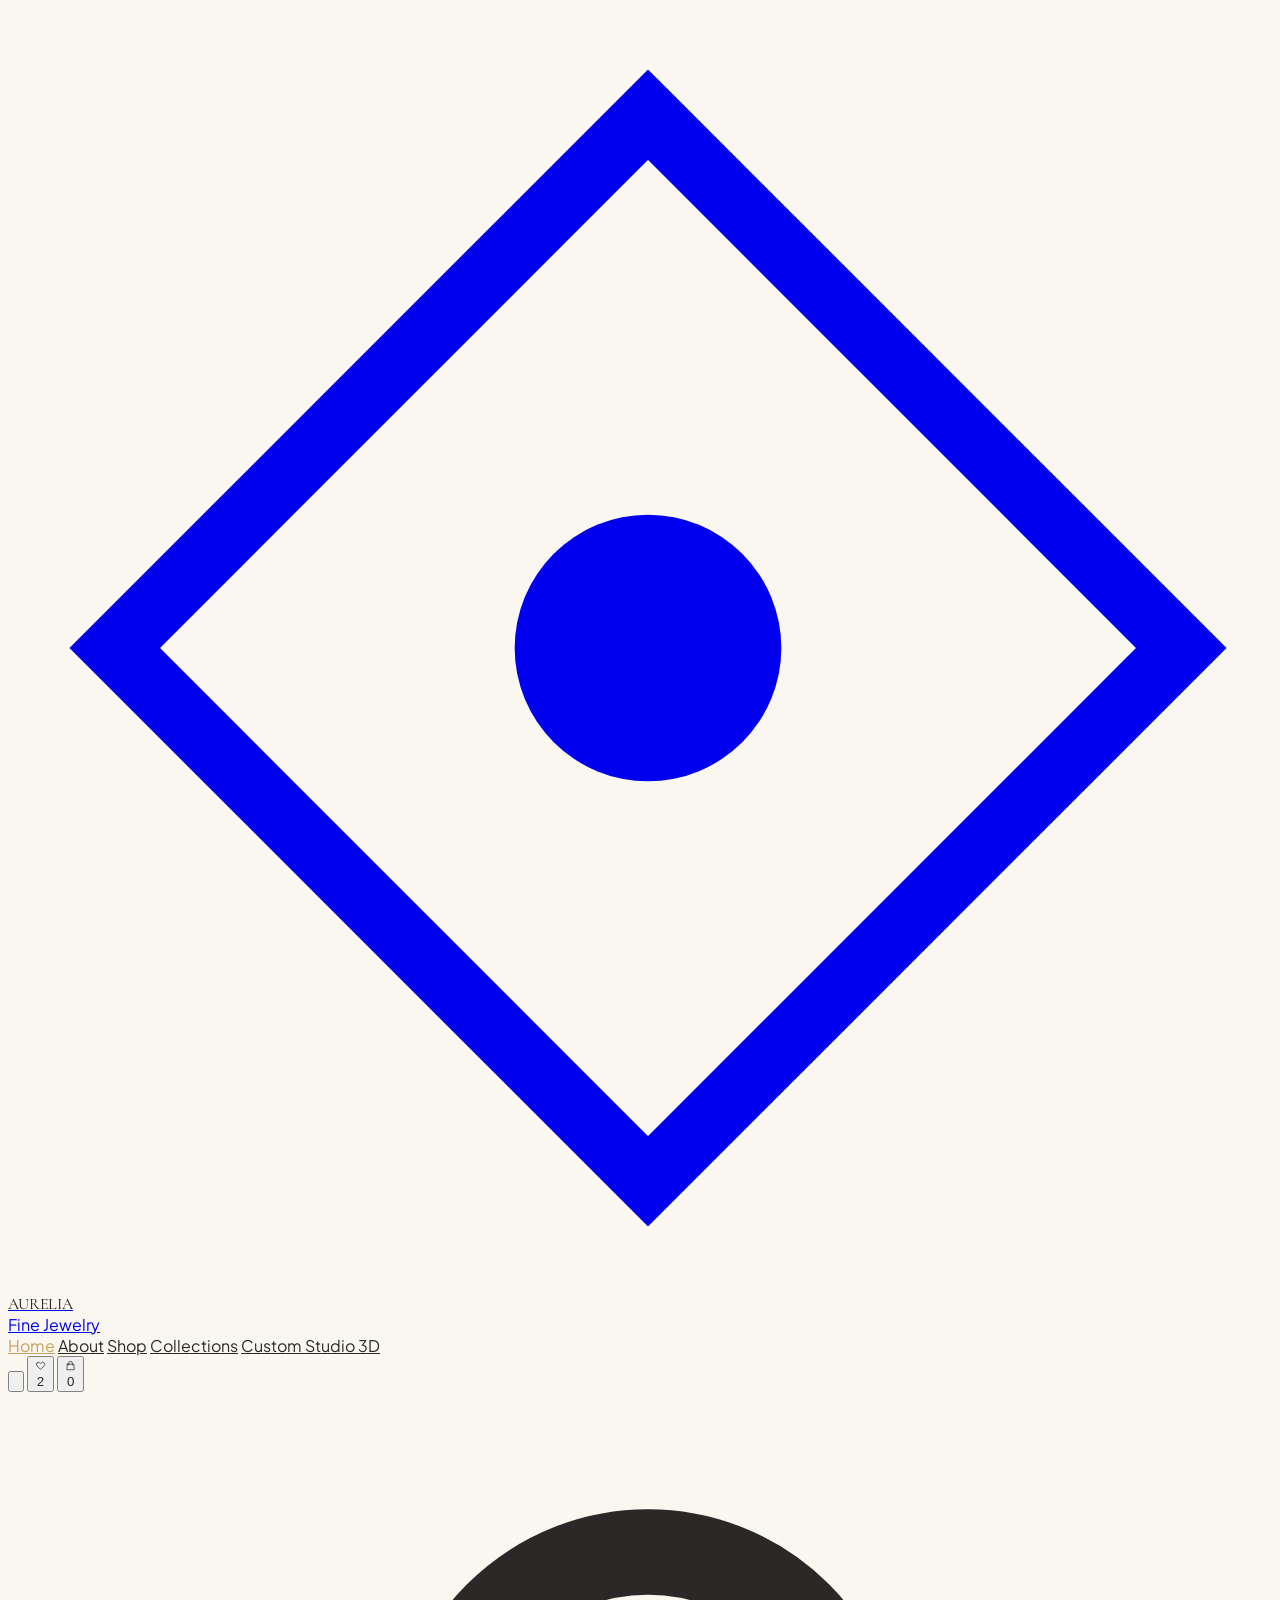
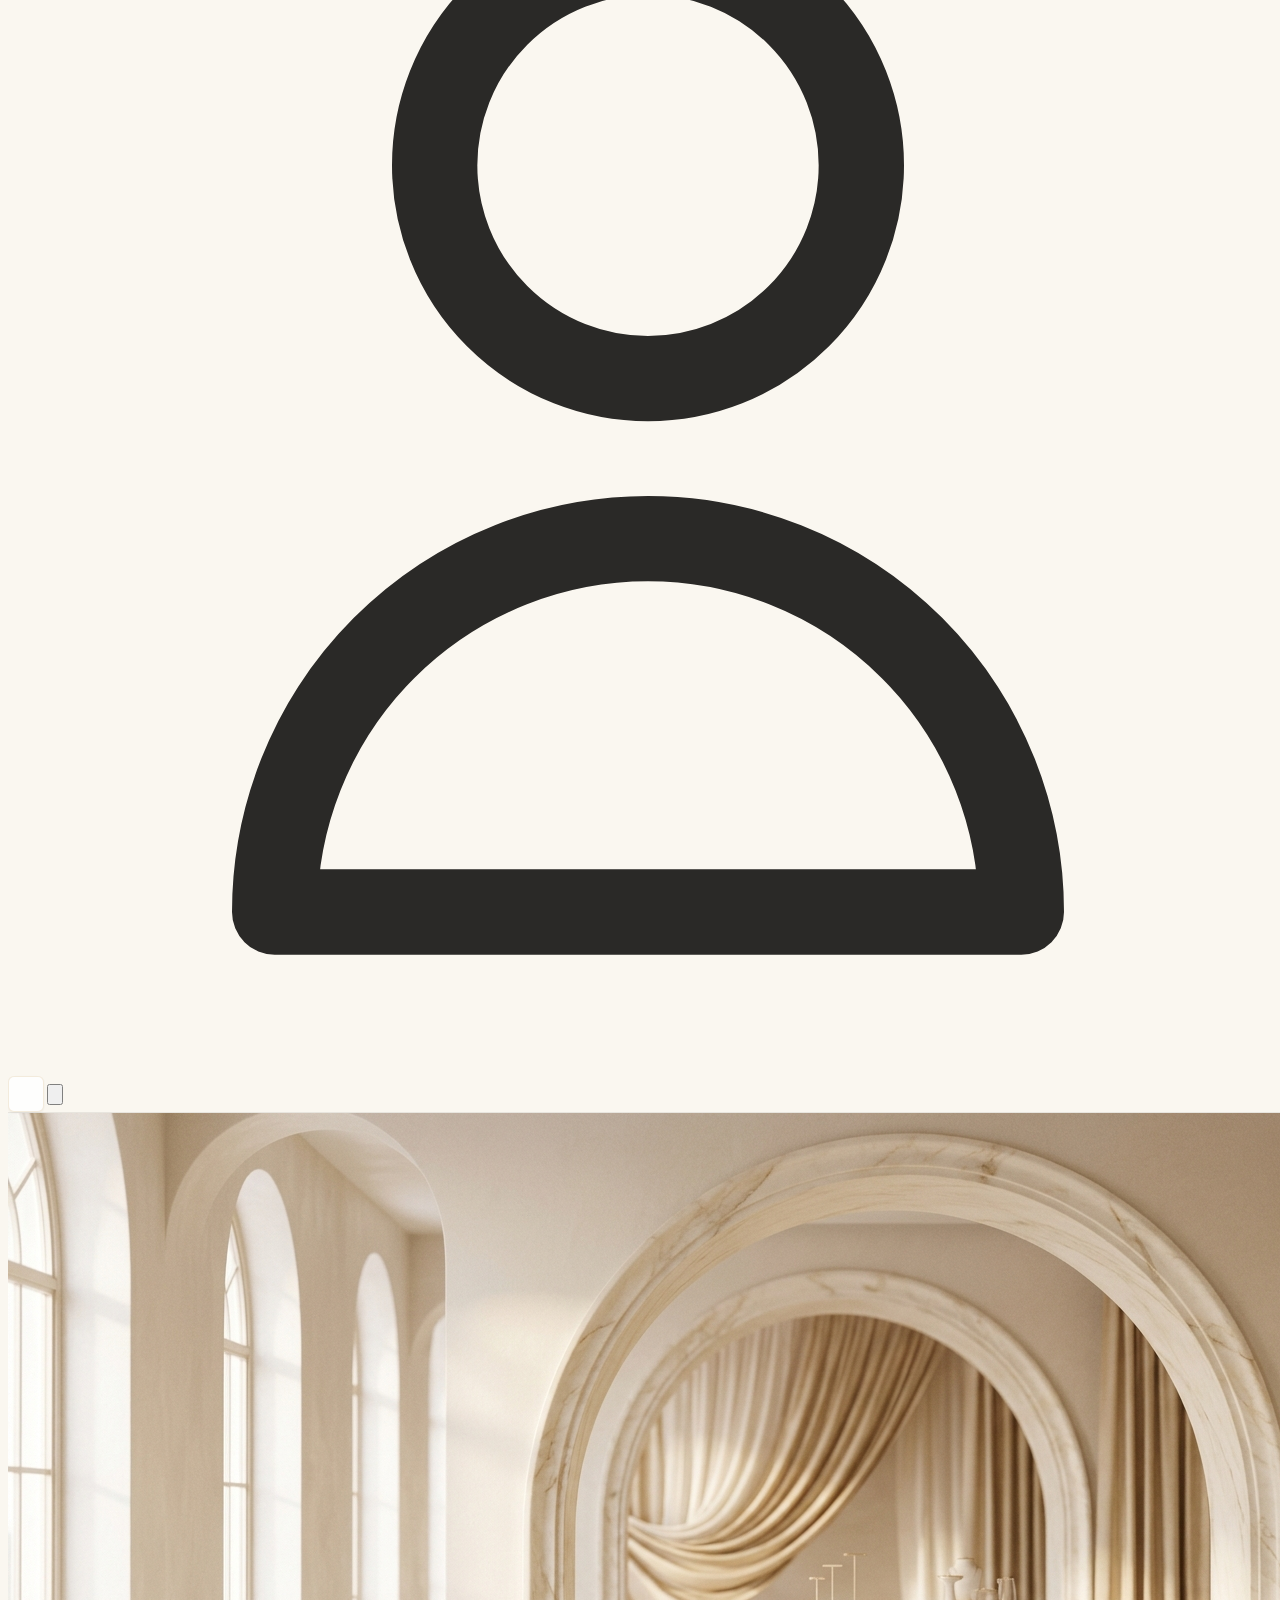
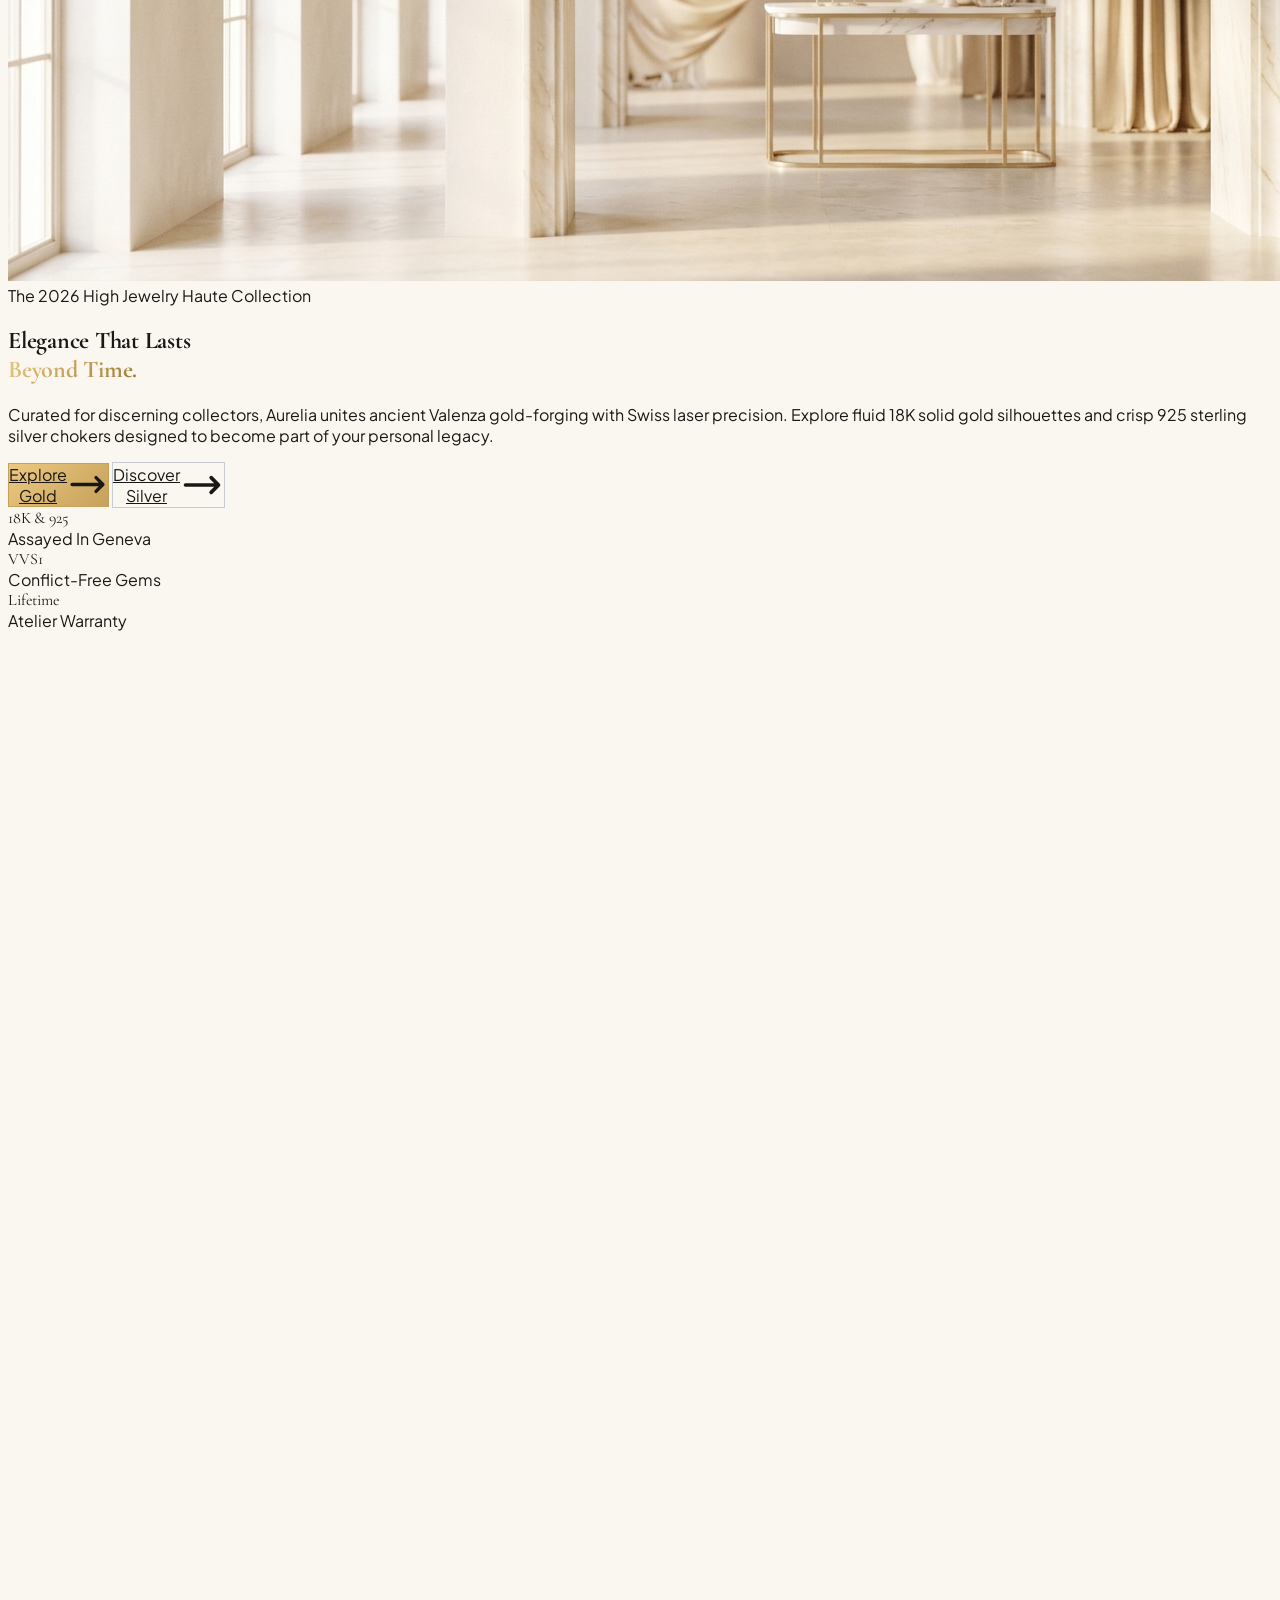
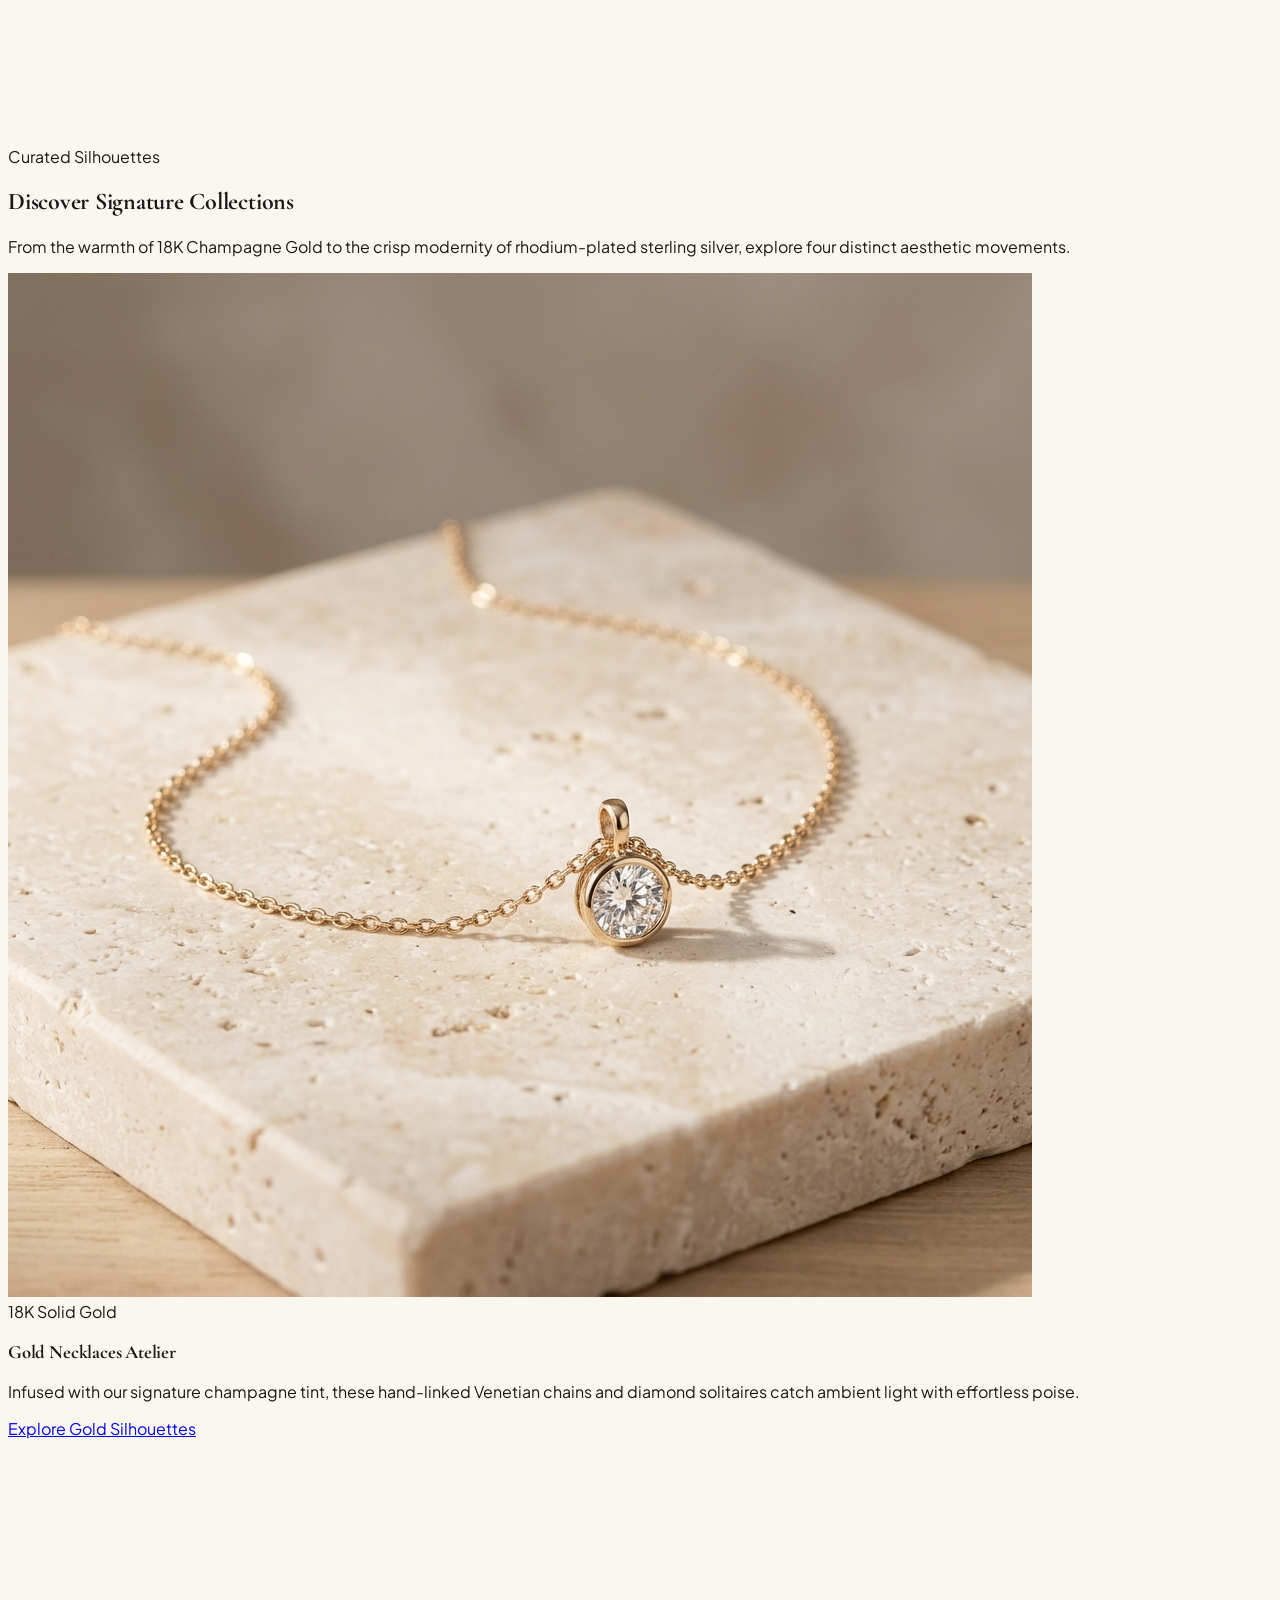
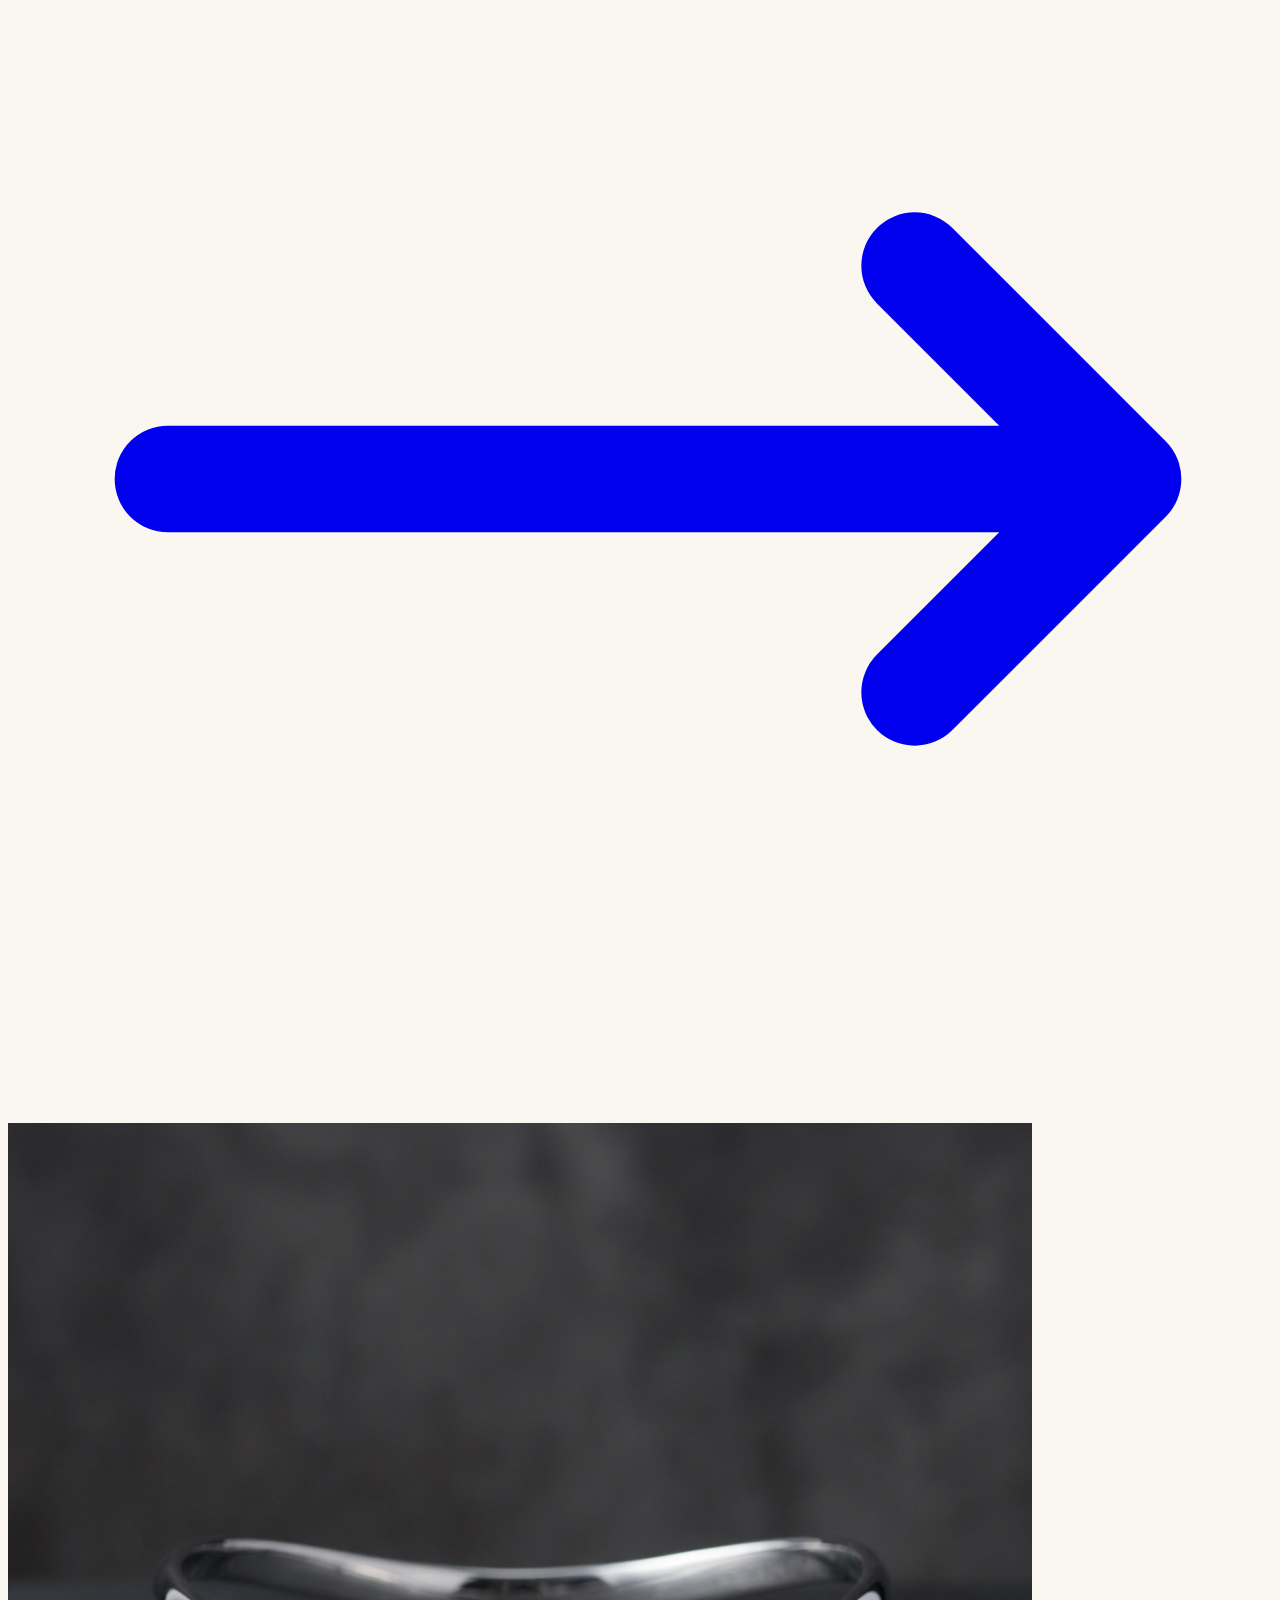
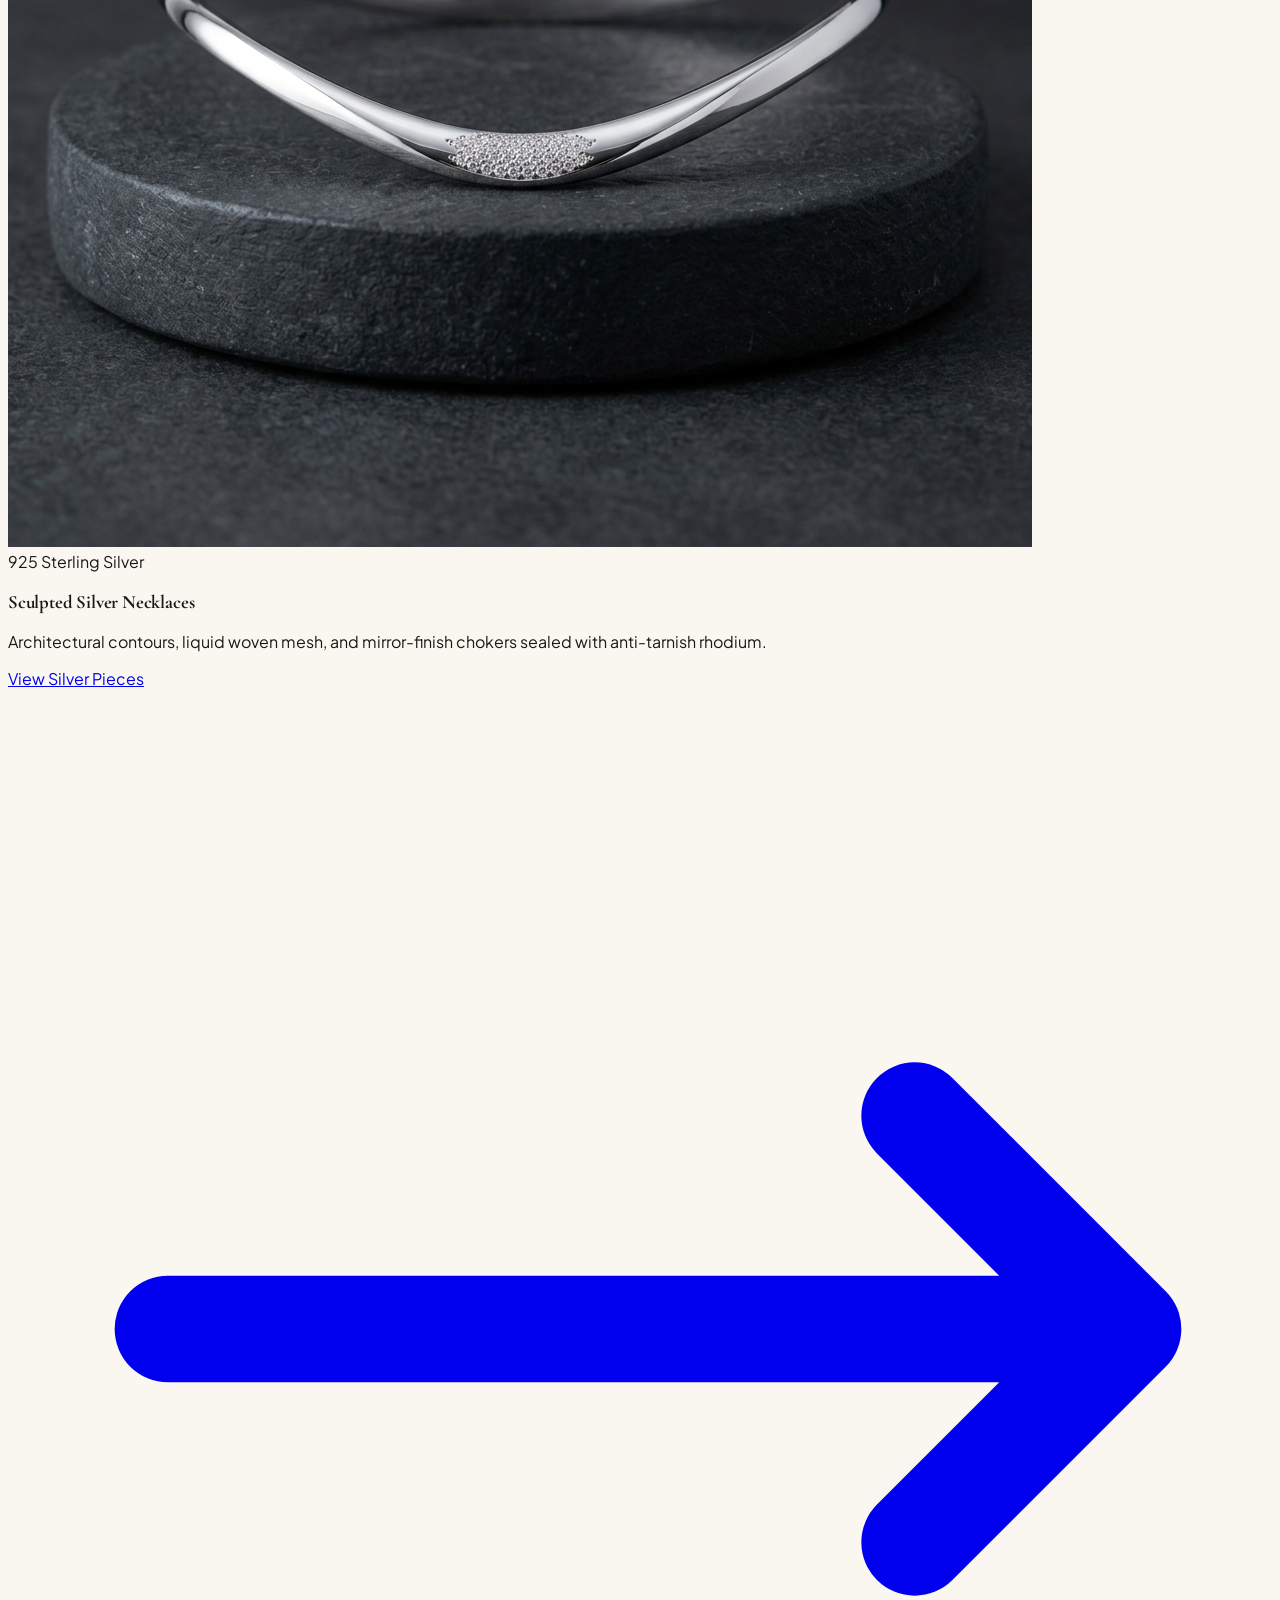
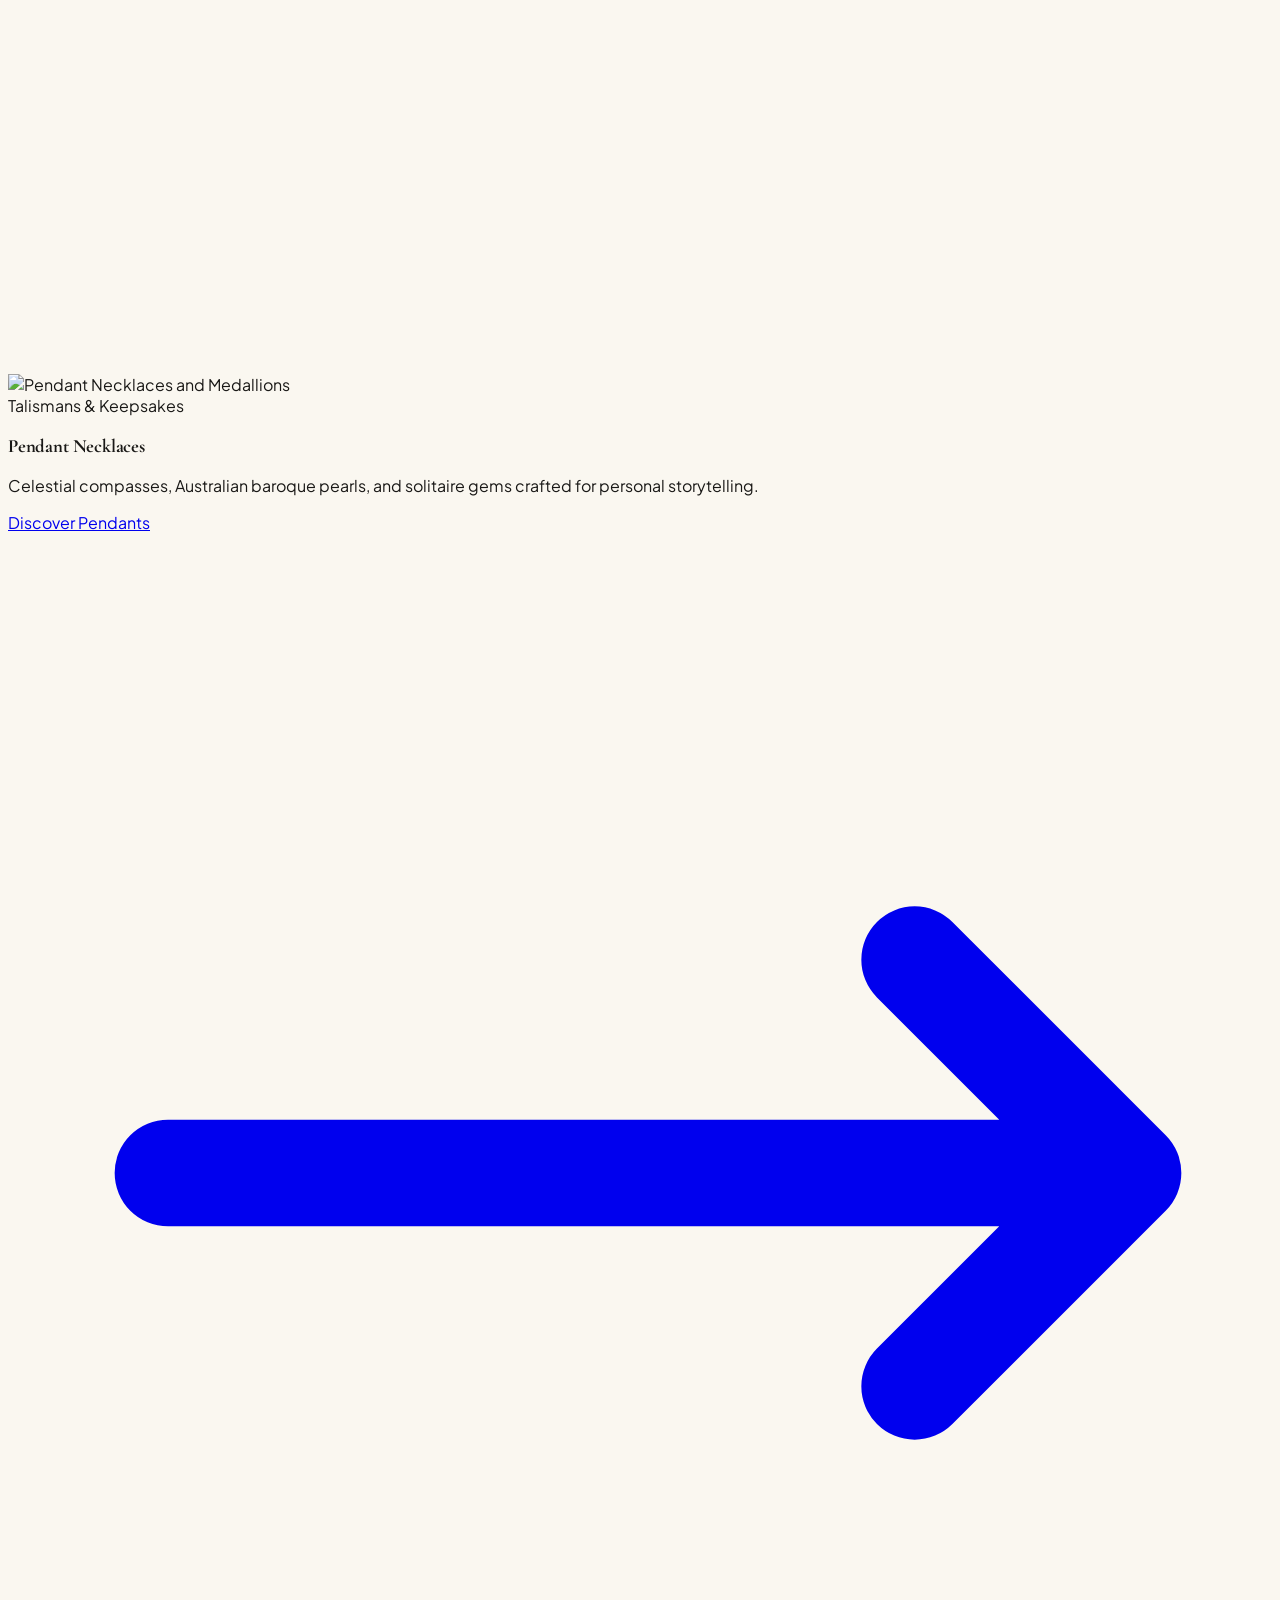
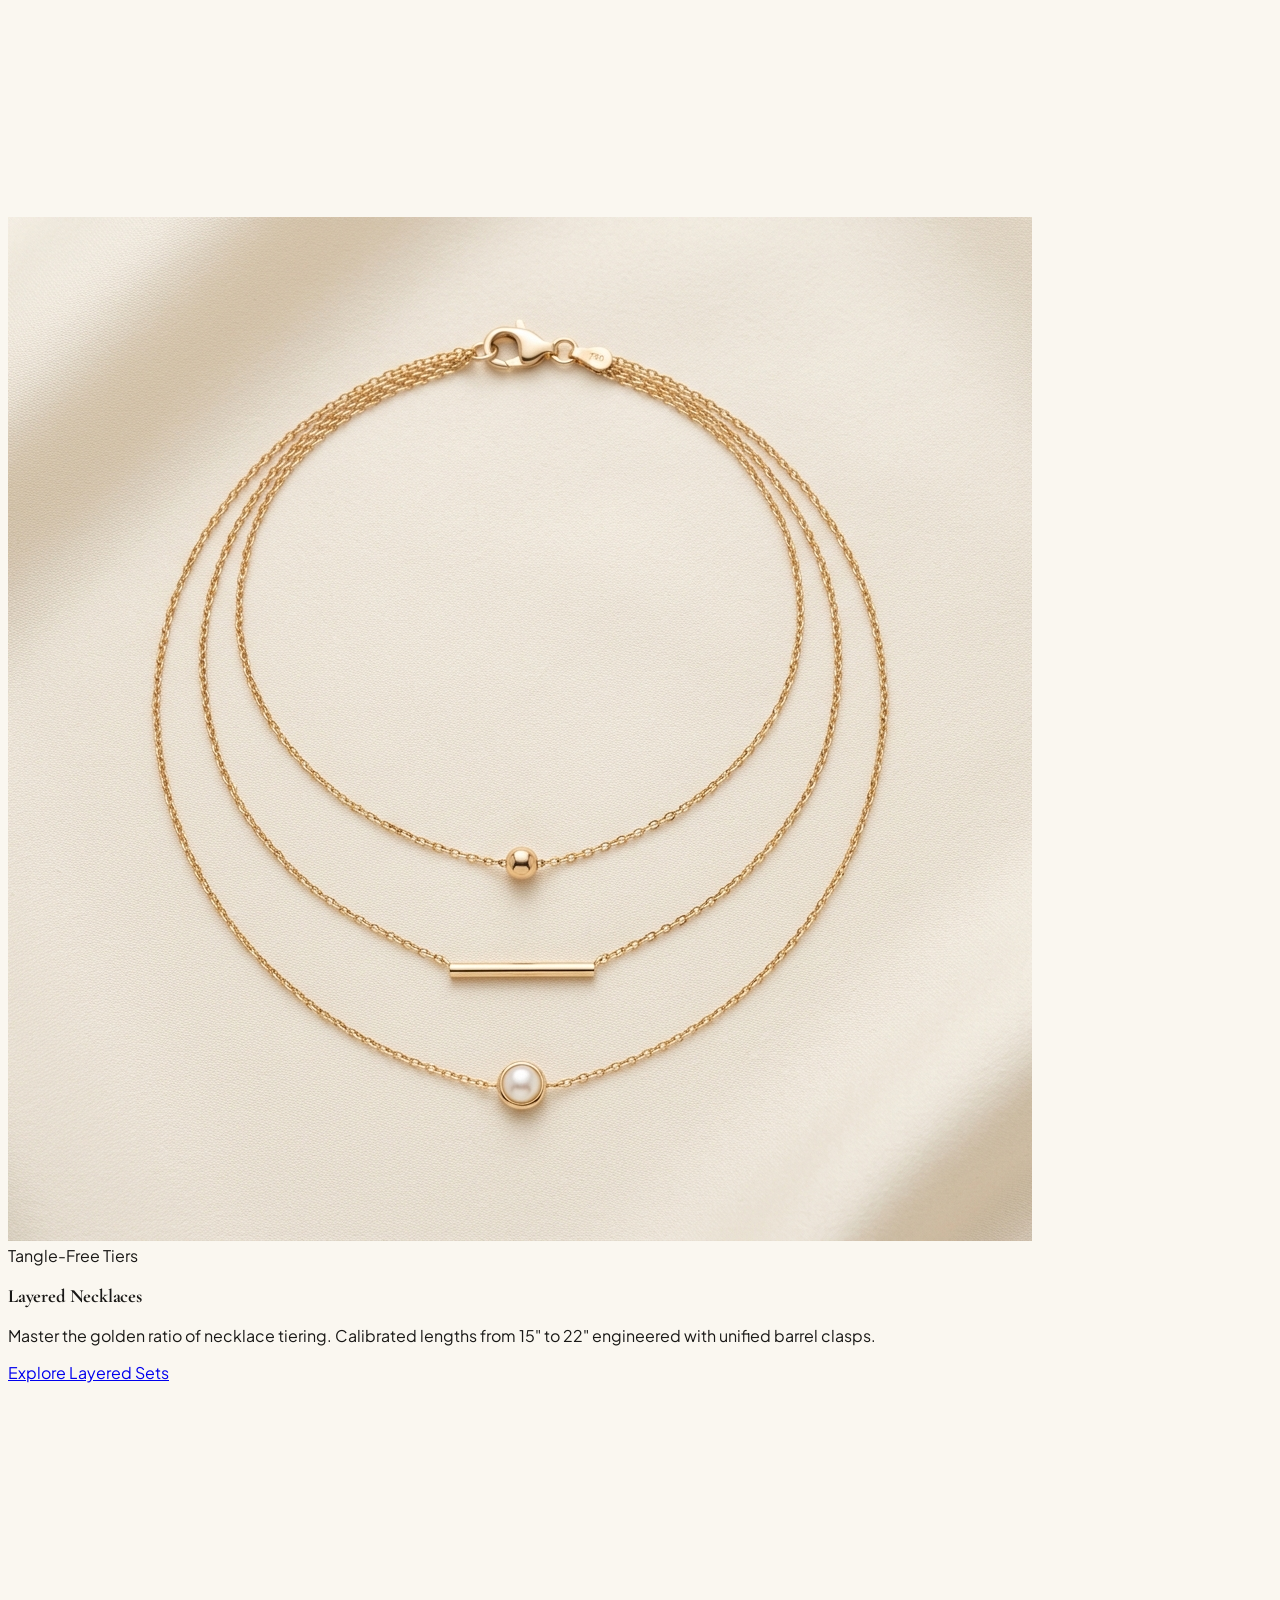
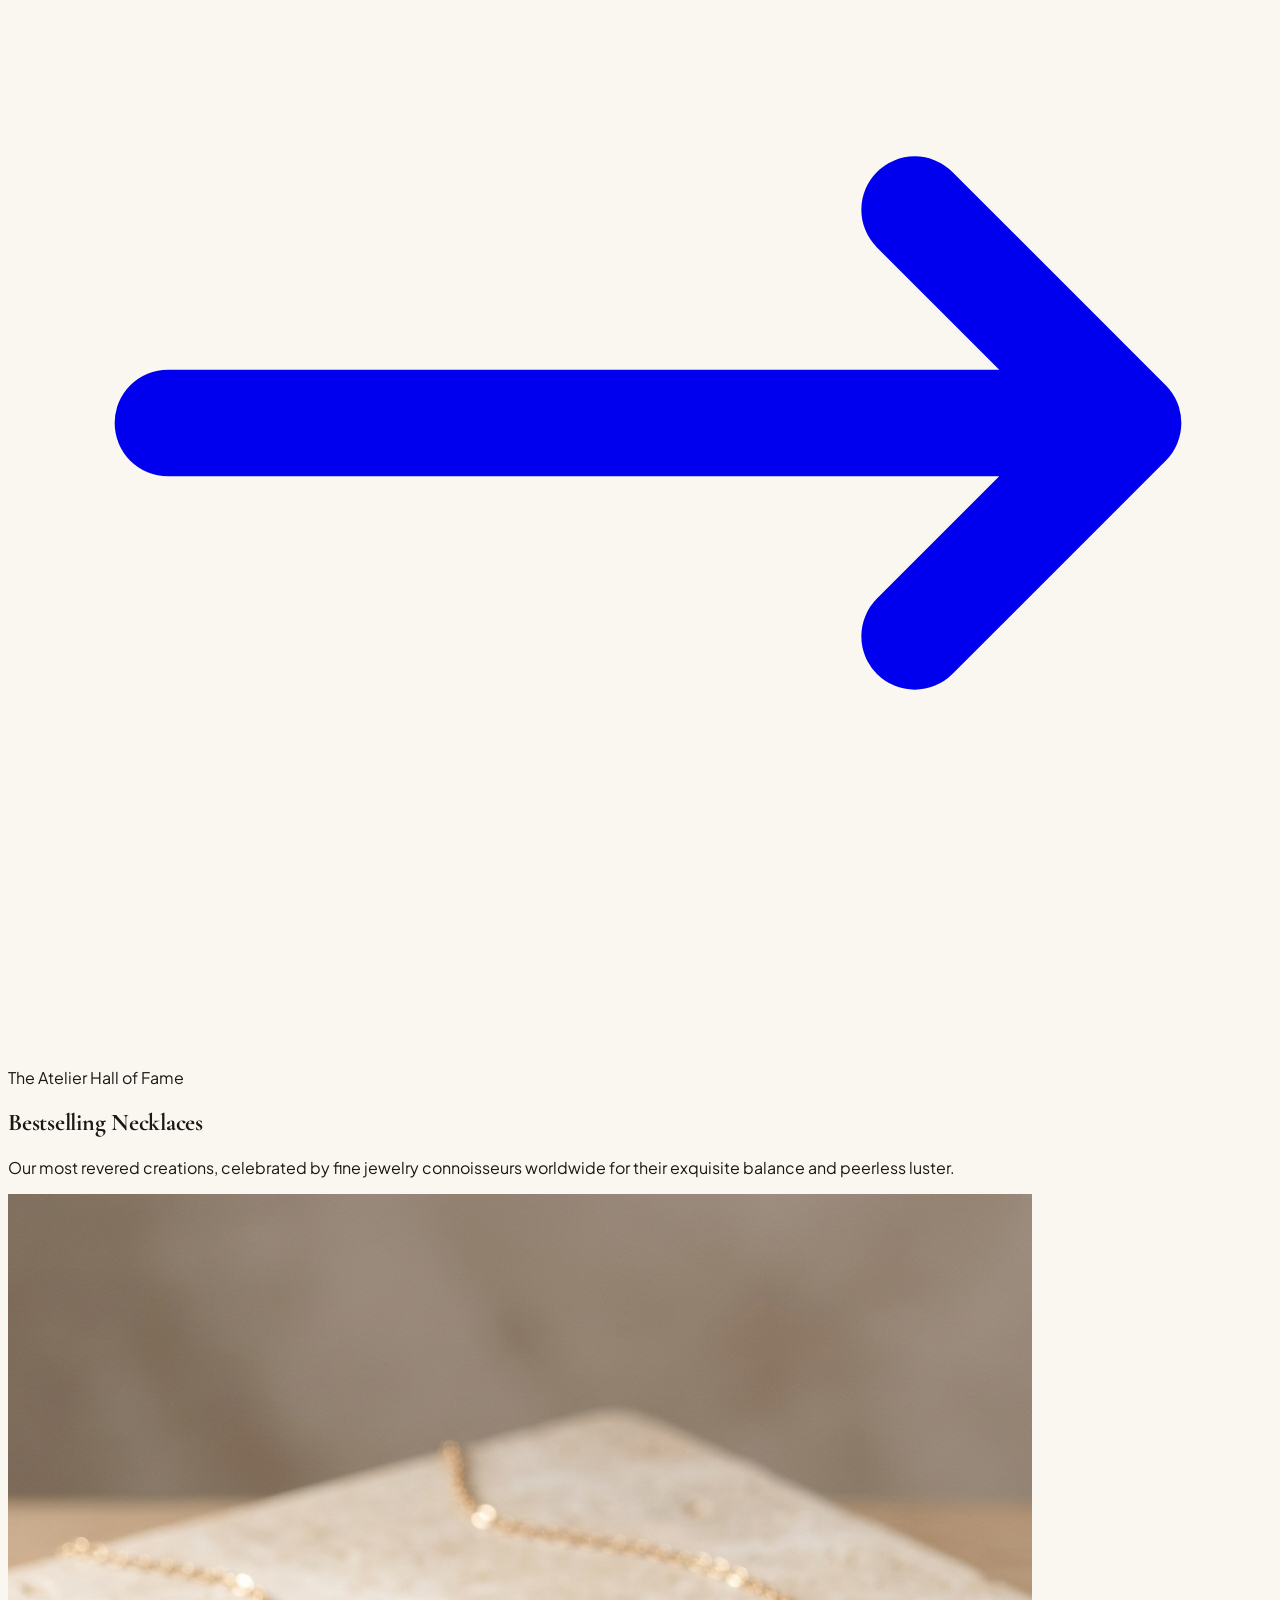
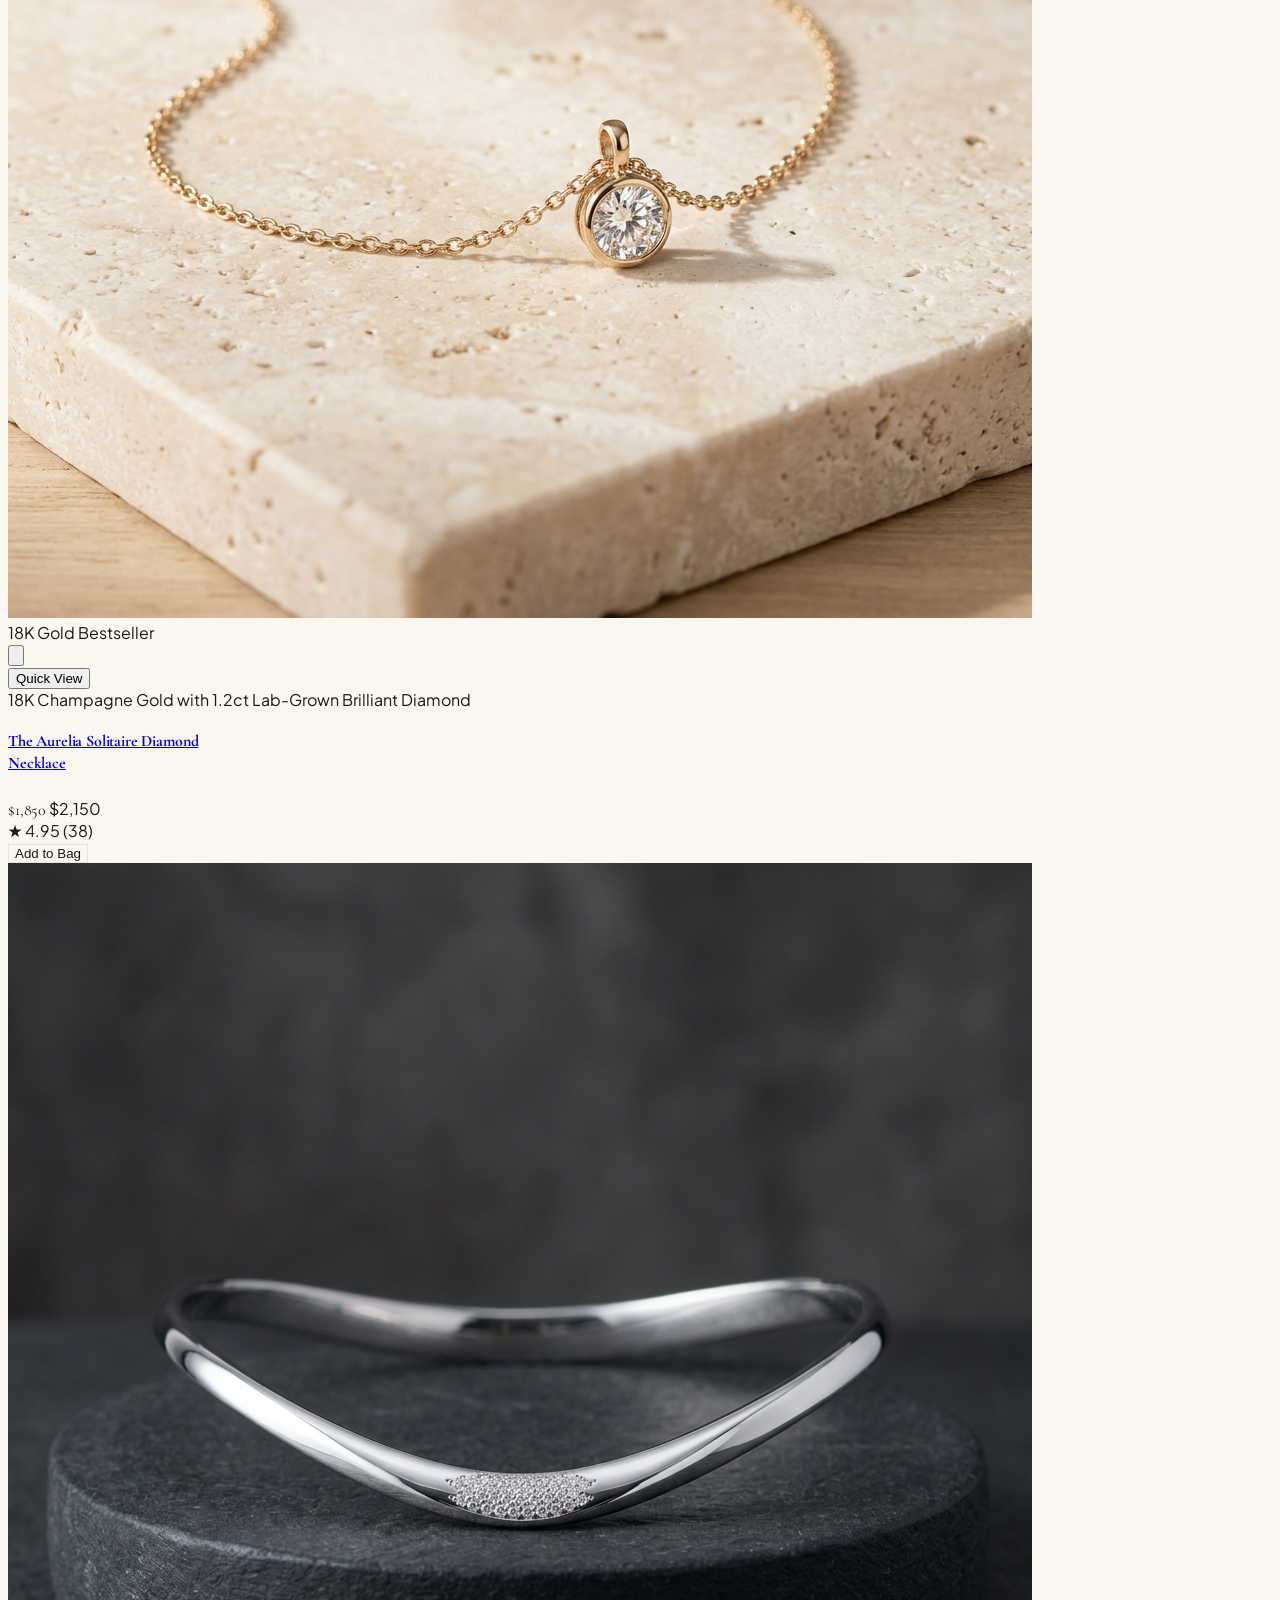
==== commit 1e7b3f40: "corrections" ====
--- a/index.html
+++ b/index.html
@@ -298,9 +298,9 @@
           <!-- Populated by JavaScript below with 3D tilt effects, wishlist controls, and quick view -->
         </div>
 
-        <div class="text-center mt-14" data-aos="fade-up">
-          <a href="shop.html" class="inline-block px-10 py-4 btn-luxury-ghost text-xs font-bold uppercase tracking-[0.25em]">
-            View Complete Necklace Atelier (12 Pieces)
+        <div class="text-center mt-14 px-4" data-aos="fade-up">
+          <a href="shop.html" class="inline-flex items-center justify-center w-full sm:w-auto px-8 py-4 btn-luxury-ghost text-xs font-bold uppercase tracking-[0.2em] text-center">
+            <span>View All Necklaces</span>
           </a>
         </div>
       </div>
@@ -321,10 +321,10 @@
                 alt="Aurelia Master Goldsmith at Work in Geneva"
                 class="w-full h-[450px] object-cover object-center"
               />
-              <div class="absolute bottom-4 left-4 bg-[var(--bg-surface)]/90 backdrop-blur-md border border-[var(--border-color)] p-4 max-w-xs text-xs">
-                <div class="text-[var(--color-gold)] font-bold uppercase tracking-wider text-[10px]">Swiss Assay Certified</div>
-                <div class="font-serif text-sm font-bold text-[var(--text-primary)] mt-0.5">Master Goldsmiths Atelier</div>
-                <div class="text-[var(--text-muted)] text-[11px] mt-0.5">Over 32 hours of manual polishing per piece</div>
+              <div class="absolute bottom-4 left-4 right-4 sm:right-auto sm:max-w-xs bg-[#191816]/95 dark:bg-[#121110]/95 backdrop-blur-md border border-[var(--color-gold)]/40 p-4 shadow-xl z-10 text-left rtl:text-right">
+                <div class="text-[var(--color-gold)] font-bold uppercase tracking-wider text-[11px]">Swiss Assay Certified</div>
+                <div class="font-serif text-base font-bold text-[#FAF7F0] mt-0.5">Master Goldsmiths Atelier</div>
+                <div class="text-[#D4CDC3] text-xs mt-1 leading-snug">Over 32 hours of manual polishing per piece</div>
               </div>
             </div>
           </div>
@@ -342,9 +342,9 @@
               We exclusively utilize certified 100% recycled 18K solid gold, conflict-free VVS diamonds, and sustainably cultured keshi pearls. Every chain link is individually soldered and hand-assayed to guarantee zero pinches and lifelong durability.
             </p>
             <div class="pt-2">
-              <a href="custom-studio.html" class="inline-flex items-center gap-3 px-6 py-3.5 btn-luxury-gold text-xs font-bold uppercase tracking-widest">
+              <a href="custom-studio.html" class="w-full sm:w-auto inline-flex items-center justify-center gap-2 sm:gap-3 px-4 sm:px-6 py-3.5 btn-luxury-gold text-[11px] sm:text-xs font-bold uppercase tracking-wider sm:tracking-widest text-center whitespace-normal sm:whitespace-nowrap max-w-full">
                 <span>Commission Your Custom Necklace</span>
-                <svg class="w-4 h-4 rtl-mirror" fill="none" stroke="currentColor" viewBox="0 0 24 24"><path stroke-linecap="round" stroke-linejoin="round" stroke-width="2" d="M14 5l7 7m0 0l-7 7m7-7H3"/></svg>
+                <svg class="w-4 h-4 rtl-mirror shrink-0" fill="none" stroke="currentColor" viewBox="0 0 24 24"><path stroke-linecap="round" stroke-linejoin="round" stroke-width="2" d="M14 5l7 7m0 0l-7 7m7-7H3"/></svg>
               </a>
             </div>
           </div>
@@ -356,29 +356,29 @@
             <div class="w-12 h-12 mx-auto rounded-full bg-[var(--color-gold)]/10 border border-[var(--color-gold)]/30 flex items-center justify-center text-[var(--color-gold)]">
               <svg class="w-6 h-6" fill="none" stroke="currentColor" viewBox="0 0 24 24"><path stroke-linecap="round" stroke-linejoin="round" stroke-width="1.6" d="M9 12l2 2 4-4m5.618-4.016A11.955 11.955 0 0112 2.944a11.955 11.955 0 01-8.618 3.04A12.02 12.02 0 003 9c0 5.591 3.824 10.29 9 11.622 5.176-1.332 9-6.03 9-11.622 0-1.042-.133-2.052-.382-3.016z"/></svg>
             </div>
-            <h4 class="font-serif text-base font-bold text-[var(--text-primary)]">100% Ethical Metals</h4>
-            <p class="text-[11px] text-[var(--text-muted)]">Hallmarked recycled 18K solid gold & 925 sterling silver</p>
+            <h4 class="font-serif text-base md:text-lg font-bold text-[var(--text-primary)]">100% Ethical Metals</h4>
+            <p class="text-xs sm:text-sm text-[var(--text-muted)] leading-relaxed">Hallmarked recycled 18K solid gold & 925 sterling silver</p>
           </div>
           <div class="text-center p-4 space-y-2">
             <div class="w-12 h-12 mx-auto rounded-full bg-[var(--color-gold)]/10 border border-[var(--color-gold)]/30 flex items-center justify-center text-[var(--color-gold)]">
               <svg class="w-6 h-6" fill="none" stroke="currentColor" viewBox="0 0 24 24"><path stroke-linecap="round" stroke-linejoin="round" stroke-width="1.6" d="M20 7l-8-4-8 4m16 0l-8 4m8-4v10l-8 4m0-10L4 7m8 4v10M4 7v10l8 4"/></svg>
             </div>
-            <h4 class="font-serif text-base font-bold text-[var(--text-primary)]">Signature Presentation</h4>
-            <p class="text-[11px] text-[var(--text-muted)]">Silk-lined velvet box, wax seal authenticity certificate</p>
+            <h4 class="font-serif text-base md:text-lg font-bold text-[var(--text-primary)]">Signature Presentation</h4>
+            <p class="text-xs sm:text-sm text-[var(--text-muted)] leading-relaxed">Silk-lined velvet box, wax seal authenticity certificate</p>
           </div>
           <div class="text-center p-4 space-y-2">
             <div class="w-12 h-12 mx-auto rounded-full bg-[var(--color-gold)]/10 border border-[var(--color-gold)]/30 flex items-center justify-center text-[var(--color-gold)]">
               <svg class="w-6 h-6" fill="none" stroke="currentColor" viewBox="0 0 24 24"><path stroke-linecap="round" stroke-linejoin="round" stroke-width="1.6" d="M12 8v4l3 3m6-3a9 9 0 11-18 0 9 9 0 0118 0z"/></svg>
             </div>
-            <h4 class="font-serif text-base font-bold text-[var(--text-primary)]">Insured Express Delivery</h4>
-            <p class="text-[11px] text-[var(--text-muted)]">Complimentary courier with private tamper-proof dispatch</p>
+            <h4 class="font-serif text-base md:text-lg font-bold text-[var(--text-primary)]">Insured Express Delivery</h4>
+            <p class="text-xs sm:text-sm text-[var(--text-muted)] leading-relaxed">Complimentary courier with private tamper-proof dispatch</p>
           </div>
           <div class="text-center p-4 space-y-2">
             <div class="w-12 h-12 mx-auto rounded-full bg-[var(--color-gold)]/10 border border-[var(--color-gold)]/30 flex items-center justify-center text-[var(--color-gold)]">
               <svg class="w-6 h-6" fill="none" stroke="currentColor" viewBox="0 0 24 24"><path stroke-linecap="round" stroke-linejoin="round" stroke-width="1.6" d="M5 3v4M3 5h4M6 17v4m-2-2h4m5-16l2.286 6.857L21 12l-5.714 2.143L13 21l-2.286-6.857L5 12l5.714-2.143L13 3z"/></svg>
             </div>
-            <h4 class="font-serif text-base font-bold text-[var(--text-primary)]">Atelier Lifetime Care</h4>
-            <p class="text-[11px] text-[var(--text-muted)]">Free annual ultrasonic cleaning and prong inspection</p>
+            <h4 class="font-serif text-base md:text-lg font-bold text-[var(--text-primary)]">Atelier Lifetime Care</h4>
+            <p class="text-xs sm:text-sm text-[var(--text-muted)] leading-relaxed">Free annual ultrasonic cleaning and prong inspection</p>
           </div>
         </div>
 
@@ -394,9 +394,16 @@
             <p class="font-serif text-base italic text-[var(--text-primary)]">
               "The Aurelia Solitaire is nothing short of breathtaking. The Champagne Gold alloy has an ethereal warmth that compliments both evening silks and simple linen shirts."
             </p>
-            <div class="mt-auto pt-2 border-t border-[var(--border-subtle)]">
-              <div class="text-xs font-bold text-[var(--text-primary)]">Lady Evelyn Montague</div>
-              <div class="text-[10px] text-[var(--color-gold)] uppercase tracking-wider">London, United Kingdom</div>
+            <div class="mt-auto pt-4 border-t border-[var(--border-subtle)] flex items-center gap-3">
+              <img
+                src="images/connoisseur-evelyn.jpg"
+                alt="Lady Evelyn Montague"
+                class="w-10 h-10 rounded-full object-cover border border-[var(--color-gold)] shrink-0"
+              />
+              <div class="min-w-0 flex-1">
+                <div class="text-xs font-bold text-[var(--text-primary)] truncate">Lady Evelyn Montague</div>
+                <div class="text-[10px] text-[var(--color-gold)] uppercase tracking-wider truncate">London, United Kingdom</div>
+              </div>
             </div>
           </div>
 
@@ -405,9 +412,16 @@
             <p class="font-serif text-base italic text-[var(--text-primary)]">
               "I commissioned a custom engraved silver medallion for our twentieth anniversary. The interactive 3D studio preview was remarkably accurate to the finished masterpiece."
             </p>
-            <div class="mt-auto pt-2 border-t border-[var(--border-subtle)]">
-              <div class="text-xs font-bold text-[var(--text-primary)]">Henri De La Tour</div>
-              <div class="text-[10px] text-[var(--color-gold)] uppercase tracking-wider">Geneva, Switzerland</div>
+            <div class="mt-auto pt-4 border-t border-[var(--border-subtle)] flex items-center gap-3">
+              <img
+                src="images/connoisseur-henri.jpg"
+                alt="Henri De La Tour"
+                class="w-10 h-10 rounded-full object-cover border border-[var(--color-gold)] shrink-0"
+              />
+              <div class="min-w-0 flex-1">
+                <div class="text-xs font-bold text-[var(--text-primary)] truncate">Henri De La Tour</div>
+                <div class="text-[10px] text-[var(--color-gold)] uppercase tracking-wider truncate">Geneva, Switzerland</div>
+              </div>
             </div>
           </div>
 
@@ -416,9 +430,16 @@
             <p class="font-serif text-base italic text-[var(--text-primary)]">
               "The triple layered Céleste necklace solved my biggest pet peeve—it never tangles! The weight and clasp engineering demonstrate true high-jewelry mastery."
             </p>
-            <div class="mt-auto pt-2 border-t border-[var(--border-subtle)]">
-              <div class="text-xs font-bold text-[var(--text-primary)]">Camilla Rostova</div>
-              <div class="text-[10px] text-[var(--color-gold)] uppercase tracking-wider">Milan, Italy</div>
+            <div class="mt-auto pt-4 border-t border-[var(--border-subtle)] flex items-center gap-3">
+              <img
+                src="images/connoisseur-camilla.jpg"
+                alt="Camilla Rostova"
+                class="w-10 h-10 rounded-full object-cover border border-[var(--color-silver)] shrink-0"
+              />
+              <div class="min-w-0 flex-1">
+                <div class="text-xs font-bold text-[var(--text-primary)] truncate">Camilla Rostova</div>
+                <div class="text-[10px] text-[var(--color-gold)] uppercase tracking-wider truncate">Milan, Italy</div>
+              </div>
             </div>
           </div>
         </div>
@@ -491,10 +512,12 @@
             <!-- Card Body -->
             <div class="p-5 flex-1 flex flex-col justify-between space-y-3">
               <div>
-                <div class="text-[10px] uppercase tracking-wider text-[var(--color-gold)] font-medium">${p.subtitle || p.metalType}</div>
-                <h4 class="font-serif text-lg font-bold text-[var(--text-primary)] group-hover:text-[var(--color-gold)] transition-colors mt-0.5 line-clamp-2 min-h-[3rem] leading-snug max-w-[210px]">
-                  <a href="product.html?id=${p.id}">${p.name}</a>
-                </h4>
+                <div class="text-[10px] uppercase tracking-wider text-[var(--color-gold)] font-medium line-clamp-2 h-8 flex items-end">${p.subtitle || p.metalType}</div>
+                <div class="h-14 flex items-start mt-1">
+                  <h4 class="font-serif text-lg font-bold text-[var(--text-primary)] group-hover:text-[var(--color-gold)] transition-colors line-clamp-2 leading-snug">
+                    <a href="product.html?id=${p.id}">${p.name}</a>
+                  </h4>
+                </div>
               </div>
 
               <!-- Price & Rating -->
--- a/styles.css
+++ b/styles.css
@@ -193,6 +193,11 @@
 
 .header-transparent .header-logo-text {
   color: var(--text-primary) !important;
+  transition: color 0.3s ease;
+}
+
+.header-transparent .group:hover .header-logo-text {
+  color: var(--color-gold) !important;
 }
 
 .header-transparent .header-nav-link {
@@ -225,6 +230,12 @@
 
 .glass-header .header-logo-text {
   color: var(--text-primary);
+  transition: color 0.3s ease;
+}
+
+.glass-header .group:hover .header-logo-text,
+a.group:hover .header-logo-text {
+  color: var(--color-gold) !important;
 }
 
 .glass-header .header-nav-link {
@@ -246,6 +257,33 @@
 .glass-header .header-icon-btn:hover {
   color: var(--color-gold);
   opacity: 1;
+}
+
+/* Theme Toggle Button Highlighted Shape Badge */
+#header-theme-btn {
+  display: inline-flex;
+  align-items: center;
+  justify-content: center;
+  width: 2.25rem;
+  height: 2.25rem;
+  border-radius: 0.375rem;
+  border: 1.5px solid var(--border-color);
+  background-color: var(--bg-surface);
+  box-shadow: 0 1px 3px rgba(0, 0, 0, 0.06);
+  transition: all 0.25s ease;
+}
+
+#header-theme-btn:hover {
+  border-color: var(--color-gold) !important;
+  color: var(--color-gold) !important;
+  box-shadow: 0 0 12px rgba(198, 161, 91, 0.25);
+  transform: translateY(-1px);
+}
+
+html.dark #header-theme-btn {
+  border-color: var(--color-gold);
+  background-color: rgba(198, 161, 91, 0.1);
+  box-shadow: 0 0 10px rgba(198, 161, 91, 0.15);
 }
 
 .glass-card {
@@ -385,14 +423,12 @@
 .btn-luxury-gold,
 .btn-luxury-silver,
 .btn-luxury-ghost {
-  white-space: nowrap !important;
-  text-overflow: ellipsis;
   display: inline-flex;
   align-items: center;
   justify-content: center;
   text-align: center;
   box-sizing: border-box;
-  flex-shrink: 0;
+  max-width: 100%;
 }
 
 .btn-luxury-gold {
